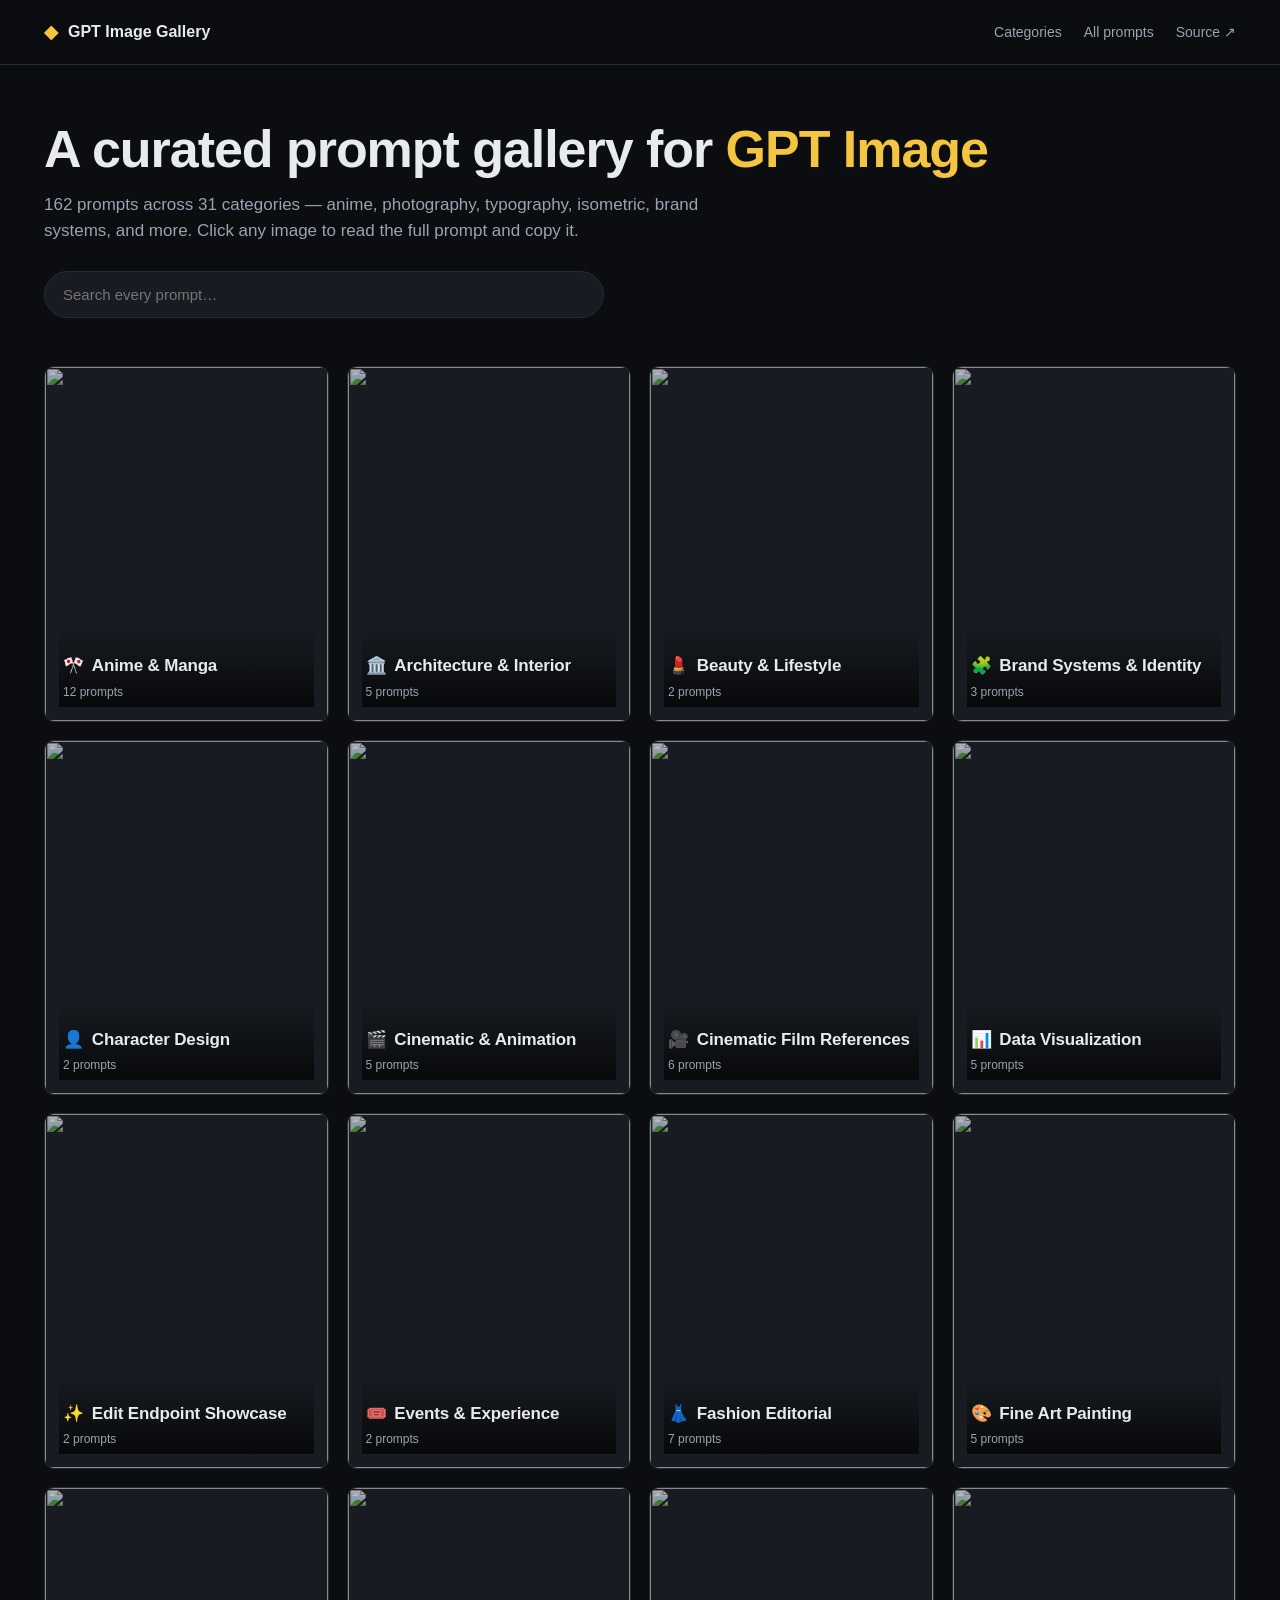
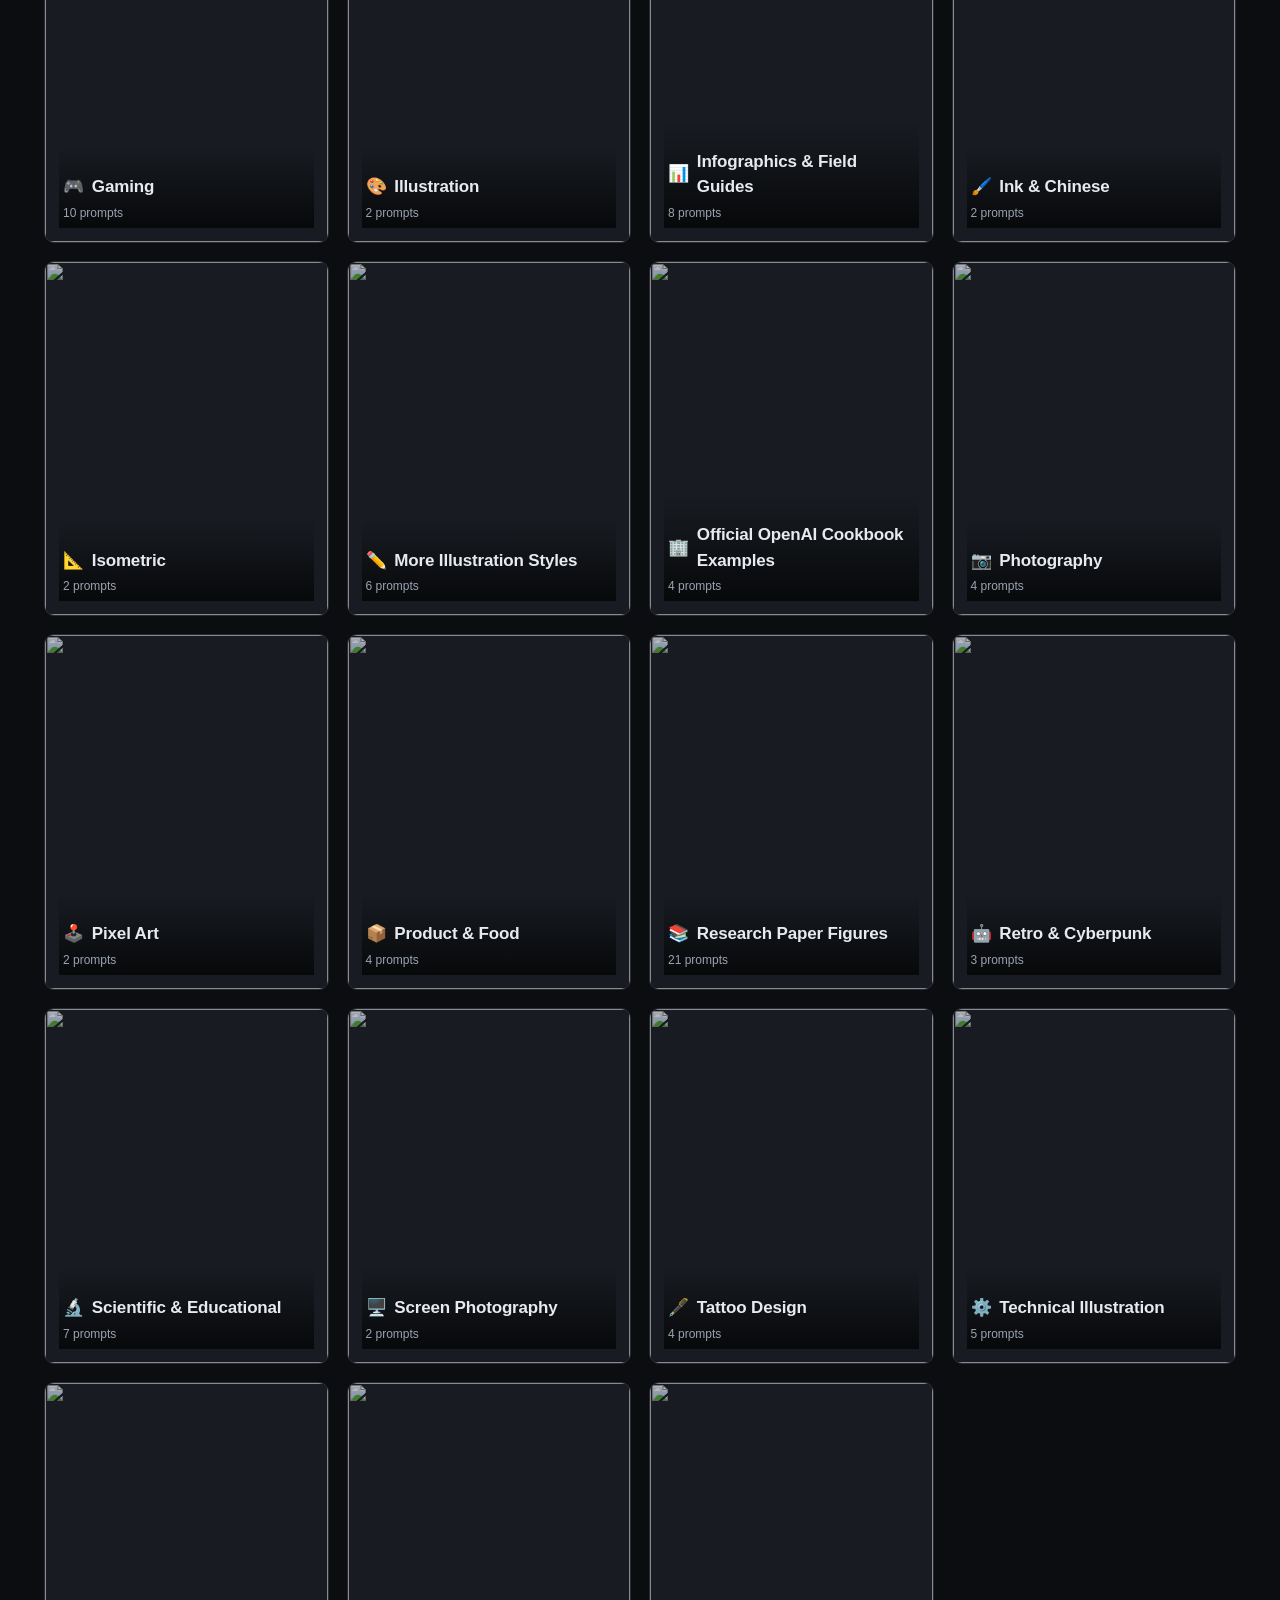
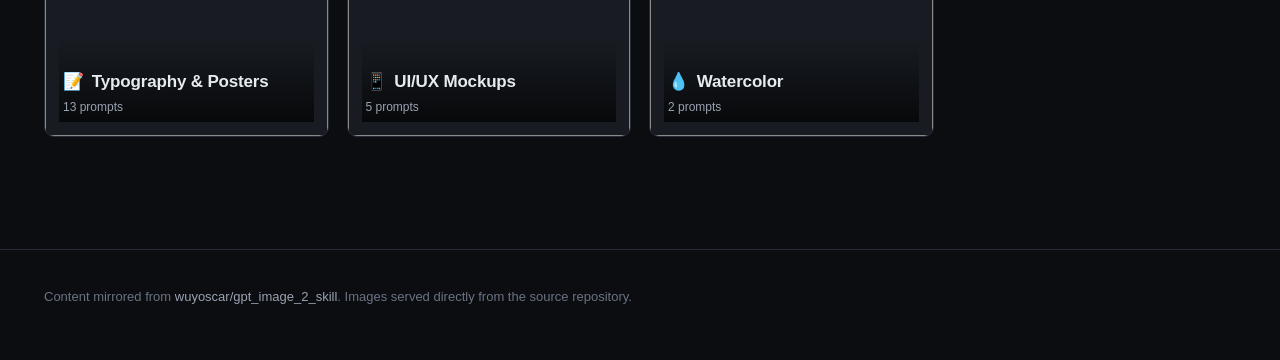
==== index.html @ 0658f343 "Build static prompt-gallery website from gpt_image_2_skill Adds a self-contained static site that br" ====
<!doctype html>
<html lang="en">
<head>
  <meta charset="utf-8">
  <meta name="viewport" content="width=device-width,initial-scale=1">
  <title>GPT Image Prompt Gallery</title>
  <meta name="description" content="A curated, browsable gallery of prompts and images for OpenAI's GPT Image model, organized by category.">
  <link rel="stylesheet" href="assets/style.css">
</head>
<body data-page="home">

<header class="site-header">
  <div class="wrap">
    <a href="index.html" class="brand">
      <span class="brand-mark">◆</span>
      <span class="brand-name">GPT Image Gallery</span>
    </a>
    <nav class="site-nav">
      <a href="index.html">Categories</a>
      <a href="category.html?slug=all">All prompts</a>
      <a id="source-link" href="https://github.com/wuyoscar/gpt_image_2_skill" target="_blank" rel="noopener">Source ↗</a>
    </nav>
  </div>
</header>

<main class="wrap">
  <section class="hero">
    <h1>A curated prompt gallery for <span class="accent">GPT Image</span></h1>
    <p class="lede">
      <span id="stat-prompts">…</span> prompts across <span id="stat-categories">…</span> categories — anime, photography,
      typography, isometric, brand systems, and more. Click any image to read the full prompt and copy it.
    </p>
    <div class="hero-search">
      <input id="hero-search" type="search" placeholder="Search every prompt…" autocomplete="off">
    </div>
  </section>

  <section id="category-grid" class="category-grid" aria-label="Categories"></section>
</main>

<footer class="site-footer">
  <div class="wrap">
    <p>
      Content mirrored from <a href="https://github.com/wuyoscar/gpt_image_2_skill" target="_blank" rel="noopener">wuyoscar/gpt_image_2_skill</a>.
      Images served directly from the source repository.
    </p>
  </div>
</footer>

<script src="assets/app.js"></script>
</body>
</html>
---- assets/style.css ----
:root {
  --bg: #0b0d10;
  --bg-elev: #14171c;
  --bg-card: #181c22;
  --bg-card-hover: #1f242c;
  --border: #262c35;
  --border-strong: #38414d;
  --text: #e7eaef;
  --text-dim: #9aa3b2;
  --text-faint: #6b7383;
  --accent: #f5c542;
  --accent-2: #7cc4ff;
  --shadow: 0 6px 24px rgba(0, 0, 0, 0.35);
  --radius: 10px;
  --radius-sm: 6px;
}

* { box-sizing: border-box; }

html, body { margin: 0; padding: 0; }
body {
  font-family: -apple-system, BlinkMacSystemFont, "Segoe UI", Inter, Roboto, "Helvetica Neue", Arial, sans-serif;
  background: var(--bg);
  color: var(--text);
  line-height: 1.5;
  -webkit-font-smoothing: antialiased;
}

.wrap {
  max-width: 1240px;
  margin: 0 auto;
  padding: 0 24px;
}

a { color: var(--accent-2); text-decoration: none; }
a:hover { text-decoration: underline; }

/* Header */
.site-header {
  position: sticky;
  top: 0;
  z-index: 50;
  background: rgba(11, 13, 16, 0.85);
  backdrop-filter: blur(10px);
  border-bottom: 1px solid var(--border);
}
.site-header .wrap {
  display: flex;
  align-items: center;
  justify-content: space-between;
  gap: 24px;
  height: 64px;
}
.brand {
  display: inline-flex;
  align-items: center;
  gap: 10px;
  color: var(--text);
  font-weight: 600;
  font-size: 16px;
}
.brand:hover { text-decoration: none; }
.brand-mark { color: var(--accent); font-size: 18px; }
.site-nav { display: flex; gap: 22px; }
.site-nav a {
  color: var(--text-dim);
  font-size: 14px;
}
.site-nav a:hover { color: var(--text); text-decoration: none; }

/* Hero */
.hero { padding: 56px 0 32px; }
.hero h1 {
  margin: 0 0 14px;
  font-size: clamp(32px, 5vw, 52px);
  line-height: 1.1;
  letter-spacing: -0.02em;
  font-weight: 700;
}
.hero .accent { color: var(--accent); }
.hero .lede {
  color: var(--text-dim);
  font-size: 17px;
  max-width: 720px;
  margin: 0 0 28px;
}
.hero-search input {
  width: 100%;
  max-width: 560px;
  padding: 14px 18px;
  background: var(--bg-card);
  border: 1px solid var(--border);
  border-radius: 999px;
  color: var(--text);
  font-size: 15px;
}
.hero-search input:focus {
  outline: none;
  border-color: var(--accent);
  box-shadow: 0 0 0 3px rgba(245, 197, 66, 0.15);
}

/* Category grid */
.category-grid {
  display: grid;
  grid-template-columns: repeat(auto-fill, minmax(240px, 1fr));
  gap: 18px;
  padding: 16px 0 80px;
}
.cat-card {
  position: relative;
  display: block;
  aspect-ratio: 4 / 5;
  border-radius: var(--radius);
  overflow: hidden;
  background: var(--bg-card);
  border: 1px solid var(--border);
  text-decoration: none;
  color: var(--text);
  transition: transform 0.18s ease, border-color 0.18s ease;
}
.cat-card:hover {
  transform: translateY(-2px);
  border-color: var(--border-strong);
  text-decoration: none;
}
.cat-card img {
  position: absolute;
  inset: 0;
  width: 100%;
  height: 100%;
  object-fit: cover;
  filter: brightness(0.72);
  transition: filter 0.2s, transform 0.4s;
}
.cat-card:hover img {
  filter: brightness(0.85);
  transform: scale(1.04);
}
.cat-card .cat-label {
  position: absolute;
  left: 14px;
  right: 14px;
  bottom: 14px;
  background: linear-gradient(transparent, rgba(0,0,0,0.7));
  padding: 30px 4px 4px;
}
.cat-card h3 {
  margin: 0;
  font-size: 17px;
  font-weight: 600;
  letter-spacing: -0.01em;
  display: flex;
  align-items: center;
  gap: 8px;
}
.cat-card .count {
  display: inline-block;
  margin-top: 4px;
  font-size: 12px;
  color: var(--text-dim);
}

/* Category page */
.crumb { padding: 24px 0 6px; font-size: 14px; }
.crumb a { color: var(--text-dim); }
.category-head { padding: 8px 0 24px; }
.category-head h1 {
  margin: 4px 0 6px;
  font-size: clamp(28px, 4vw, 40px);
  letter-spacing: -0.02em;
}
.muted { color: var(--text-dim); }
.small { font-size: 13px; }
.filter-bar {
  display: flex;
  gap: 12px;
  flex-wrap: wrap;
  margin-top: 16px;
}
.filter-bar input, .filter-bar select {
  background: var(--bg-card);
  border: 1px solid var(--border);
  color: var(--text);
  border-radius: var(--radius-sm);
  padding: 10px 14px;
  font-size: 14px;
}
.filter-bar input { flex: 1; min-width: 240px; }
.filter-bar input:focus, .filter-bar select:focus {
  outline: none;
  border-color: var(--accent);
}

/* Prompt grid */
.prompt-grid {
  display: grid;
  grid-template-columns: repeat(auto-fill, minmax(280px, 1fr));
  gap: 18px;
  padding: 8px 0 80px;
}
.prompt-card {
  background: var(--bg-card);
  border: 1px solid var(--border);
  border-radius: var(--radius);
  overflow: hidden;
  cursor: pointer;
  display: flex;
  flex-direction: column;
  transition: transform 0.16s, border-color 0.16s, background 0.16s;
}
.prompt-card:hover {
  transform: translateY(-2px);
  border-color: var(--border-strong);
  background: var(--bg-card-hover);
}
.prompt-card .thumb {
  width: 100%;
  aspect-ratio: 4 / 3;
  background: #000;
  overflow: hidden;
  display: block;
}
.prompt-card .thumb img {
  width: 100%;
  height: 100%;
  object-fit: cover;
  display: block;
}
.prompt-card.shape-portrait .thumb { aspect-ratio: 3 / 4; }
.prompt-card.shape-square .thumb { aspect-ratio: 1 / 1; }
.prompt-card.shape-wide .thumb { aspect-ratio: 21 / 9; }
.prompt-card .meta {
  padding: 12px 14px 14px;
}
.prompt-card .meta h3 {
  margin: 0 0 6px;
  font-size: 14px;
  font-weight: 600;
  line-height: 1.35;
  letter-spacing: -0.01em;
  display: -webkit-box;
  -webkit-line-clamp: 2;
  -webkit-box-orient: vertical;
  overflow: hidden;
}
.prompt-card .meta .tags {
  display: flex;
  gap: 8px;
  flex-wrap: wrap;
  font-size: 11px;
  color: var(--text-faint);
}
.prompt-card .meta .tags .num { color: var(--accent); font-weight: 600; }

/* Empty state */
.empty {
  grid-column: 1 / -1;
  padding: 60px 0;
  text-align: center;
  color: var(--text-dim);
}

/* Modal */
.modal[hidden] { display: none; }
.modal {
  position: fixed;
  inset: 0;
  z-index: 100;
  display: flex;
  align-items: center;
  justify-content: center;
  padding: 24px;
}
.modal-backdrop {
  position: absolute;
  inset: 0;
  background: rgba(4, 6, 9, 0.75);
  backdrop-filter: blur(4px);
}
.modal-panel {
  position: relative;
  background: var(--bg-elev);
  border: 1px solid var(--border-strong);
  border-radius: 14px;
  max-width: 1100px;
  width: 100%;
  max-height: calc(100vh - 48px);
  overflow: hidden;
  box-shadow: var(--shadow);
  display: flex;
  flex-direction: column;
}
.modal-close {
  position: absolute;
  top: 10px;
  right: 14px;
  z-index: 2;
  background: transparent;
  border: none;
  color: var(--text-dim);
  font-size: 28px;
  line-height: 1;
  cursor: pointer;
  padding: 4px 10px;
}
.modal-close:hover { color: var(--text); }
.modal-body {
  display: grid;
  grid-template-columns: minmax(0, 1.1fr) minmax(0, 1fr);
  overflow: hidden;
}
.modal-image {
  background: #000;
  display: flex;
  align-items: center;
  justify-content: center;
  min-height: 320px;
  max-height: calc(100vh - 48px);
  overflow: hidden;
}
.modal-image a, .modal-image img {
  display: block;
  width: 100%;
  height: 100%;
  object-fit: contain;
}
.modal-info {
  padding: 28px 28px 24px;
  overflow-y: auto;
  max-height: calc(100vh - 48px);
}
.modal-info h2 {
  margin: 6px 0 14px;
  font-size: 22px;
  letter-spacing: -0.01em;
}
.meta-list {
  list-style: none;
  margin: 0 0 18px;
  padding: 0;
  display: flex;
  flex-wrap: wrap;
  gap: 6px 8px;
  font-size: 12px;
}
.meta-list li {
  background: var(--bg-card);
  border: 1px solid var(--border);
  border-radius: 999px;
  padding: 4px 10px;
  color: var(--text-dim);
}
.prompt-block {
  background: var(--bg-card);
  border: 1px solid var(--border);
  border-radius: var(--radius-sm);
  overflow: hidden;
}
.prompt-toolbar {
  display: flex;
  align-items: center;
  justify-content: space-between;
  padding: 8px 12px;
  border-bottom: 1px solid var(--border);
  background: rgba(0, 0, 0, 0.2);
}
.prompt-toolbar .label {
  font-size: 11px;
  letter-spacing: 0.08em;
  color: var(--text-faint);
  text-transform: uppercase;
}
.btn-copy {
  background: var(--accent);
  color: #1a1505;
  border: none;
  padding: 5px 12px;
  border-radius: 999px;
  font-size: 12px;
  font-weight: 600;
  cursor: pointer;
}
.btn-copy:hover { background: #ffd14a; }
.btn-copy.copied { background: #6dd58c; }
#modal-prompt {
  margin: 0;
  padding: 16px;
  font-family: ui-monospace, "JetBrains Mono", "Menlo", "Consolas", monospace;
  font-size: 13px;
  line-height: 1.6;
  white-space: pre-wrap;
  word-break: break-word;
  max-height: 38vh;
  overflow-y: auto;
  color: var(--text);
}
#modal-attribution { margin-left: 6px; }

/* Footer */
.site-footer {
  border-top: 1px solid var(--border);
  padding: 24px 0 40px;
  margin-top: 32px;
  font-size: 13px;
  color: var(--text-faint);
}
.site-footer a { color: var(--text-dim); }

/* Responsive */
@media (max-width: 720px) {
  .modal-body { grid-template-columns: 1fr; }
  .modal-image { max-height: 50vh; }
  .modal-info { padding: 20px; }
  .site-nav { gap: 14px; }
  .site-nav a { font-size: 13px; }
  .hero { padding: 36px 0 20px; }
}
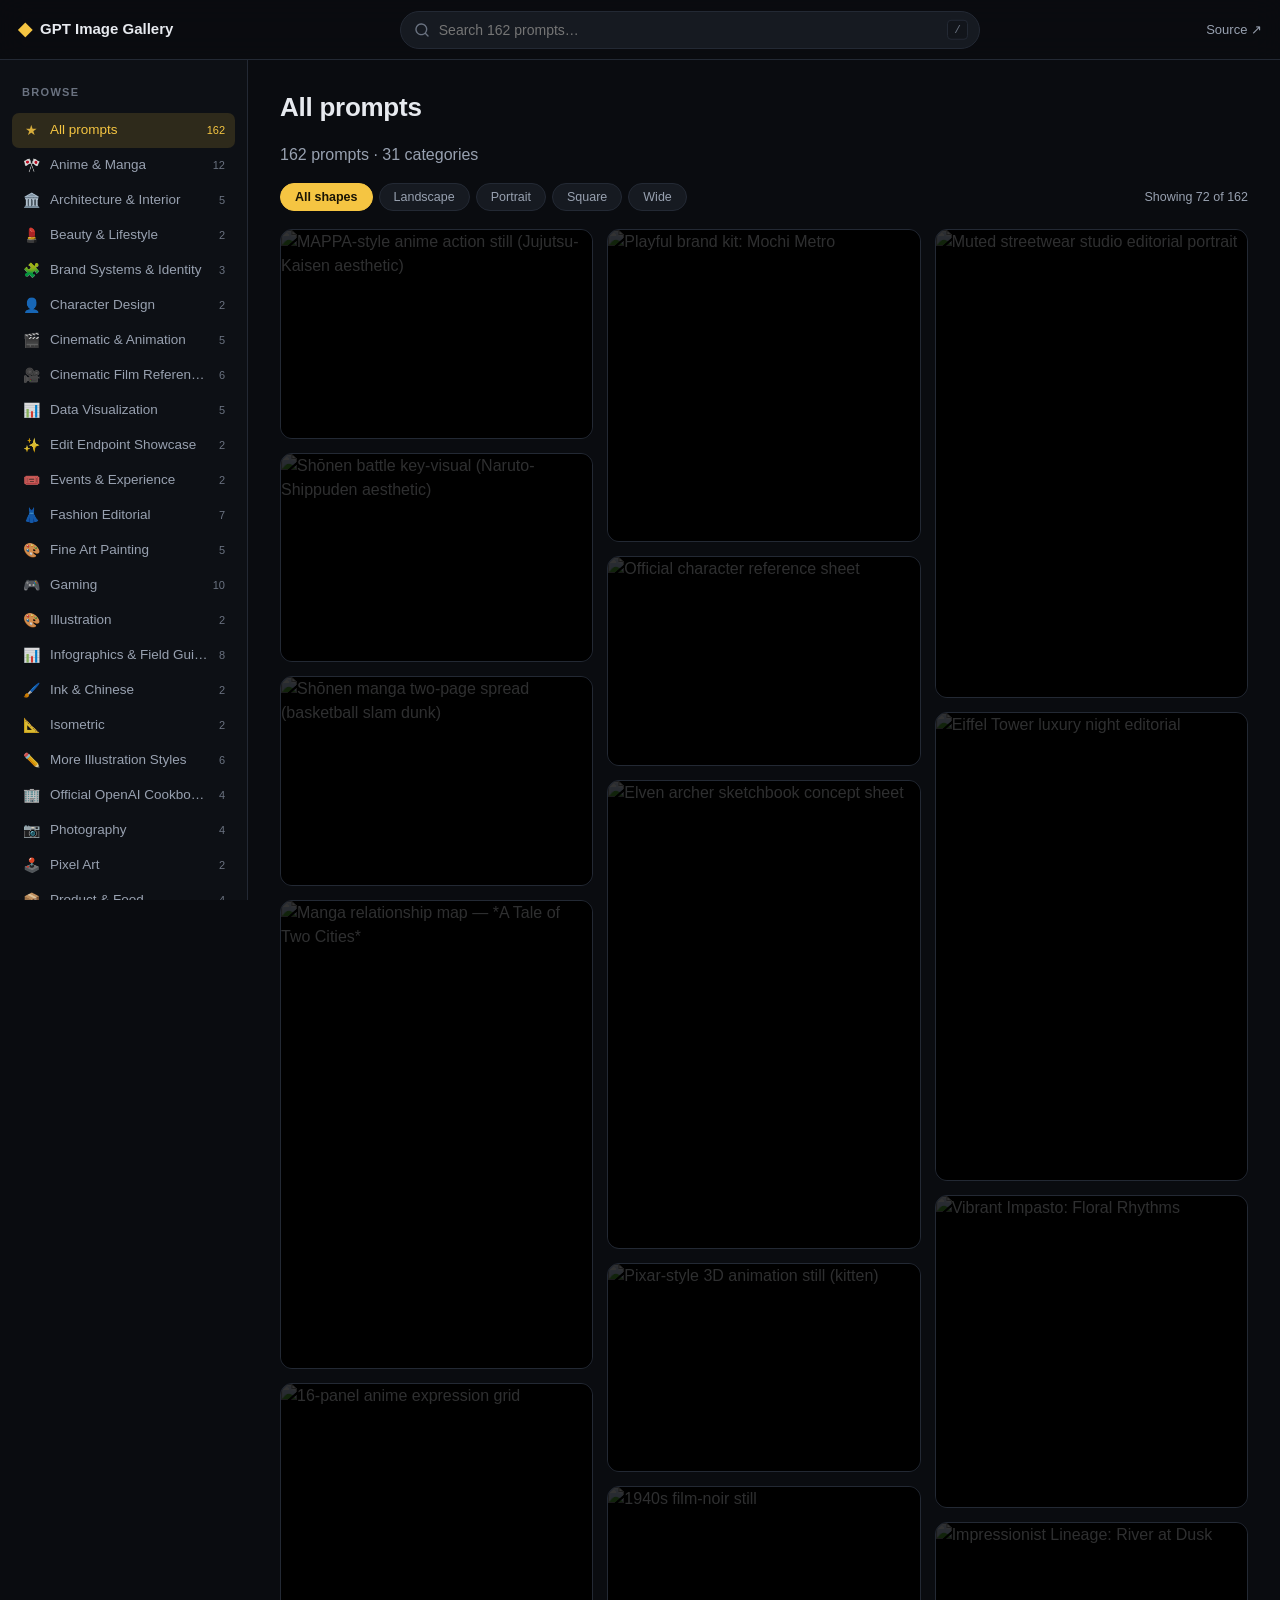
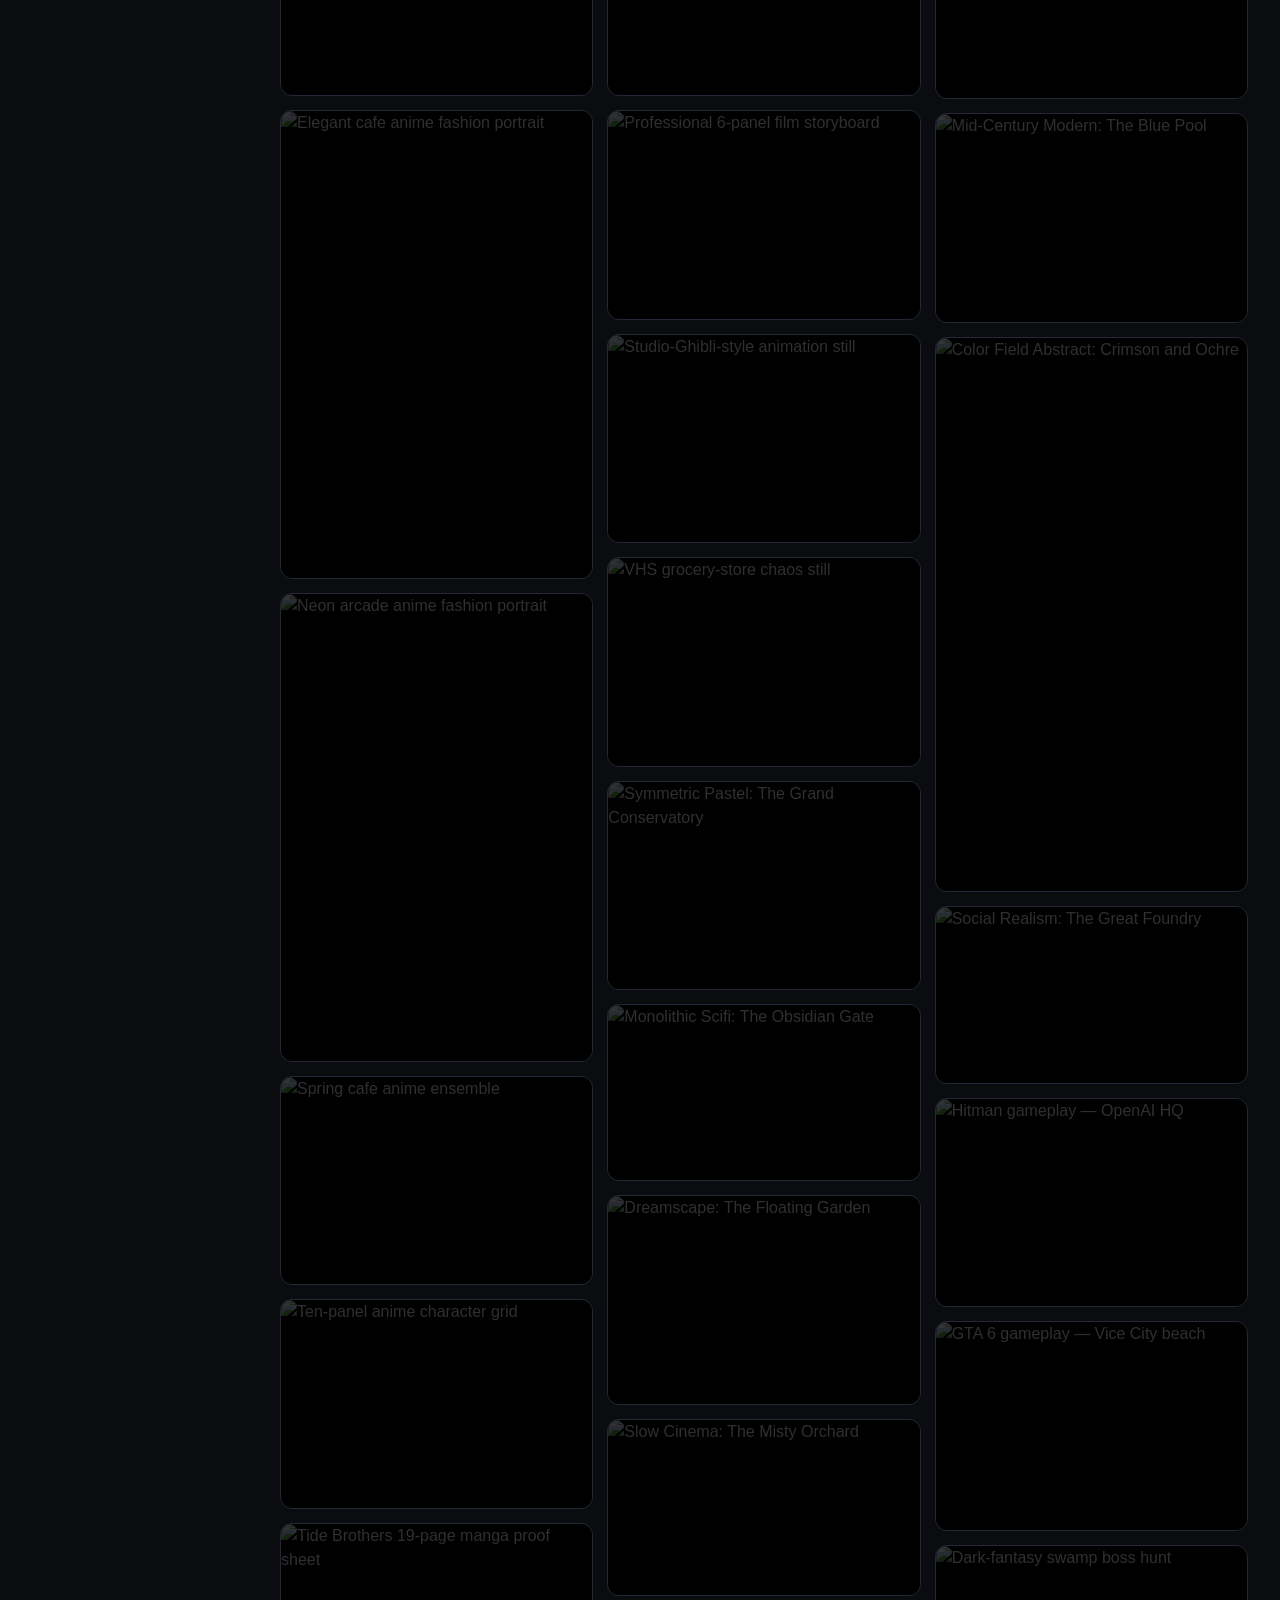
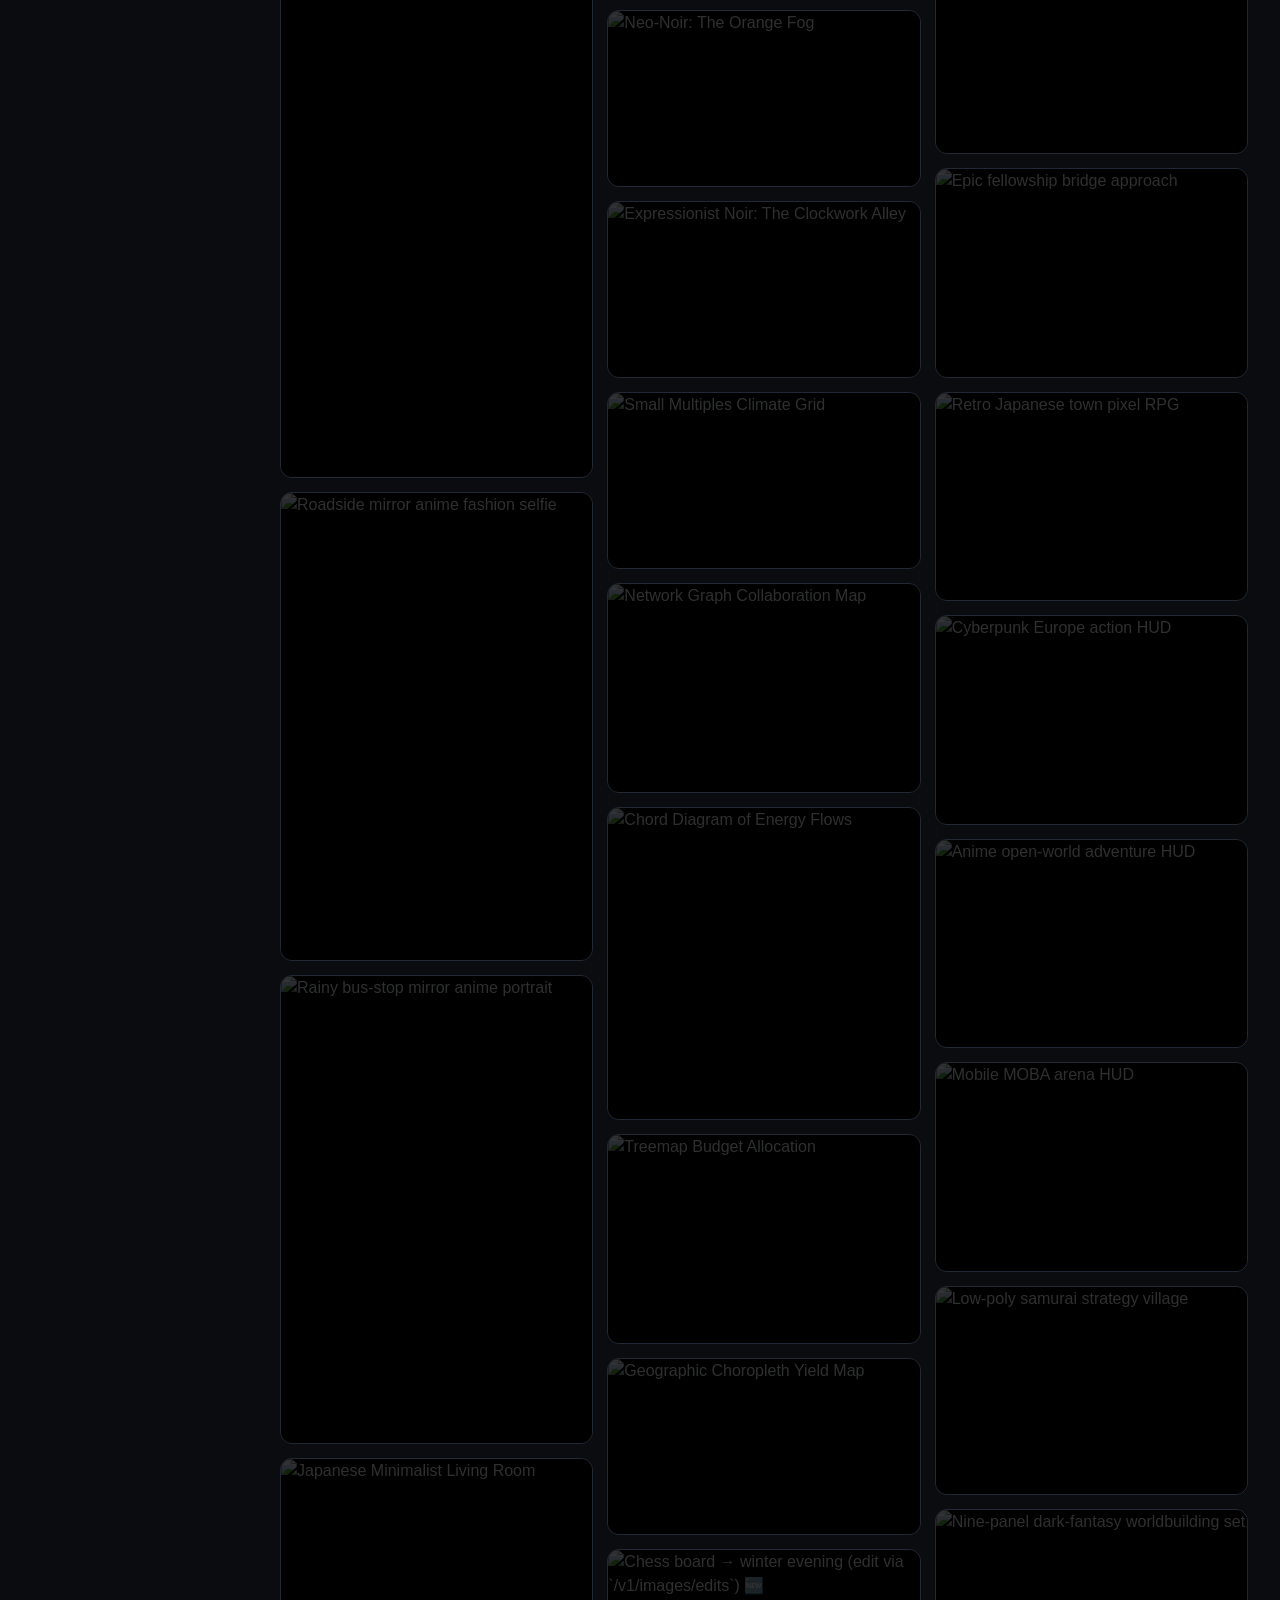
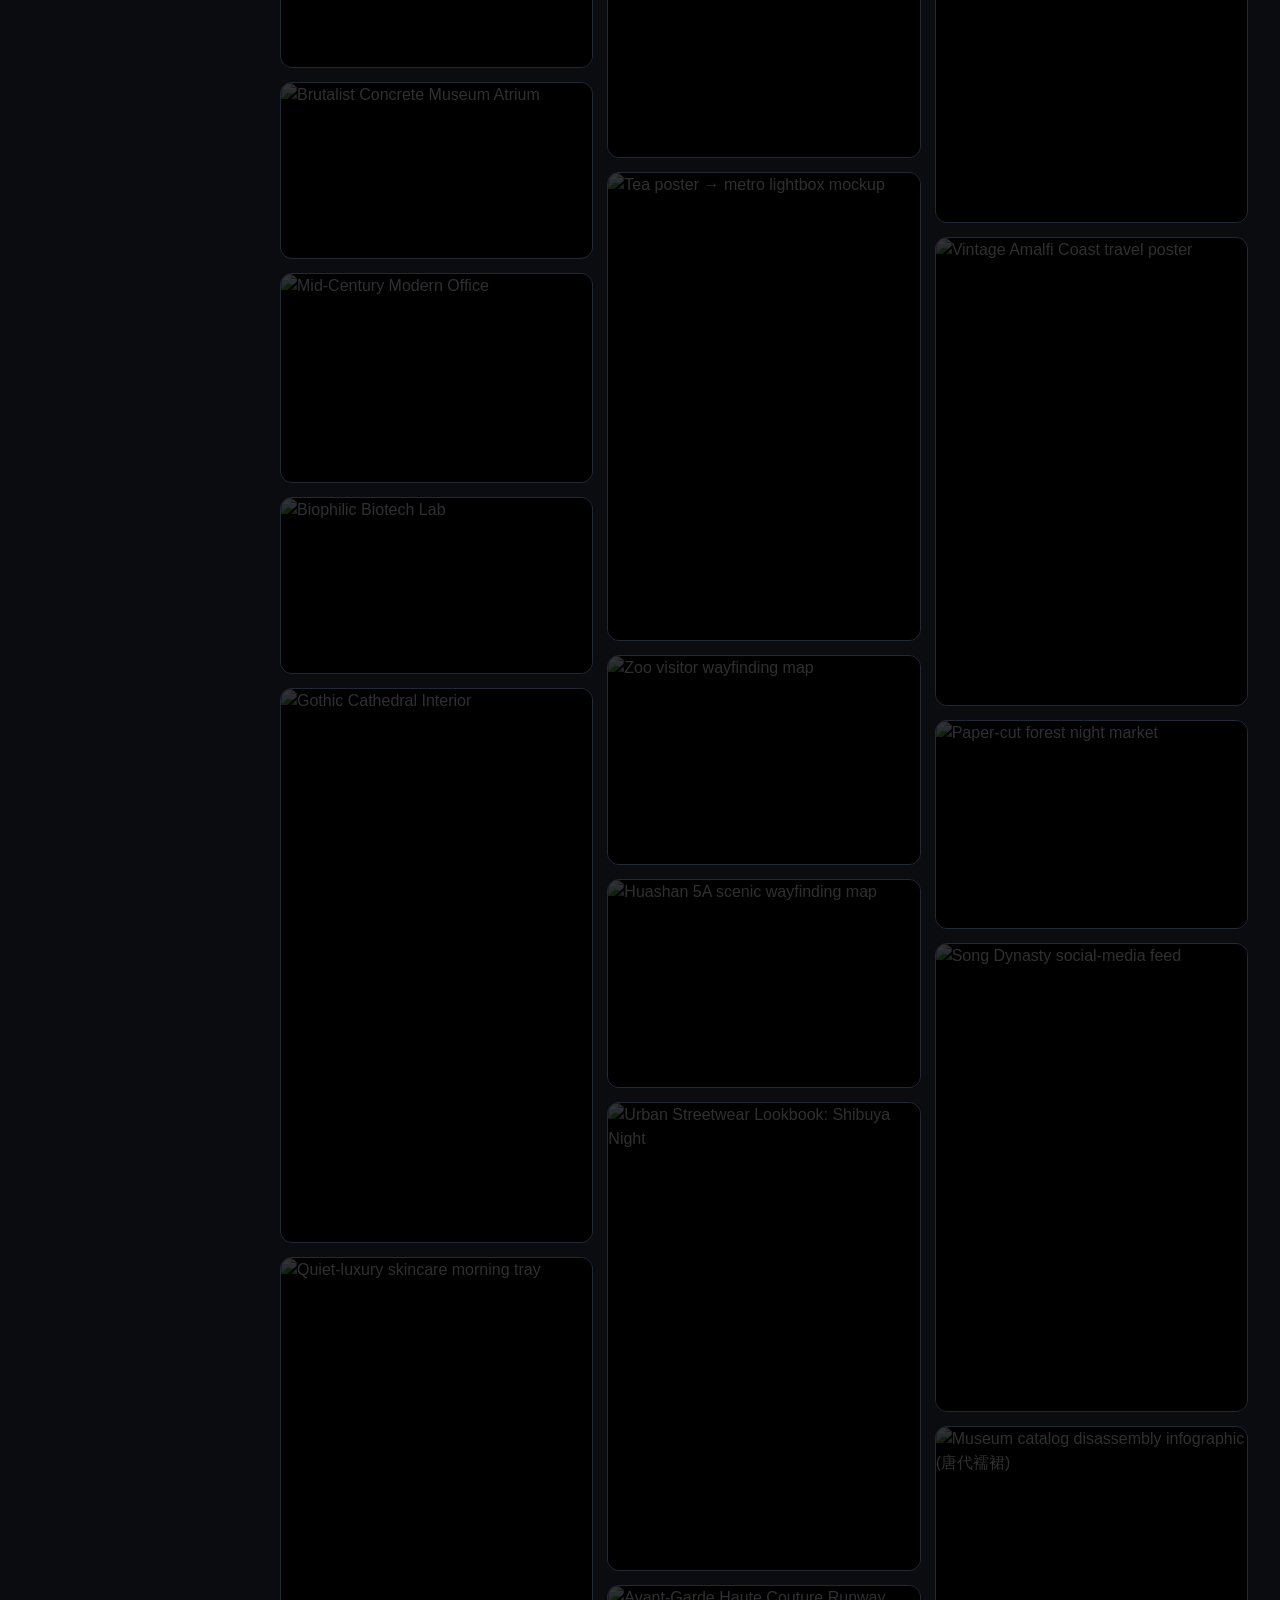
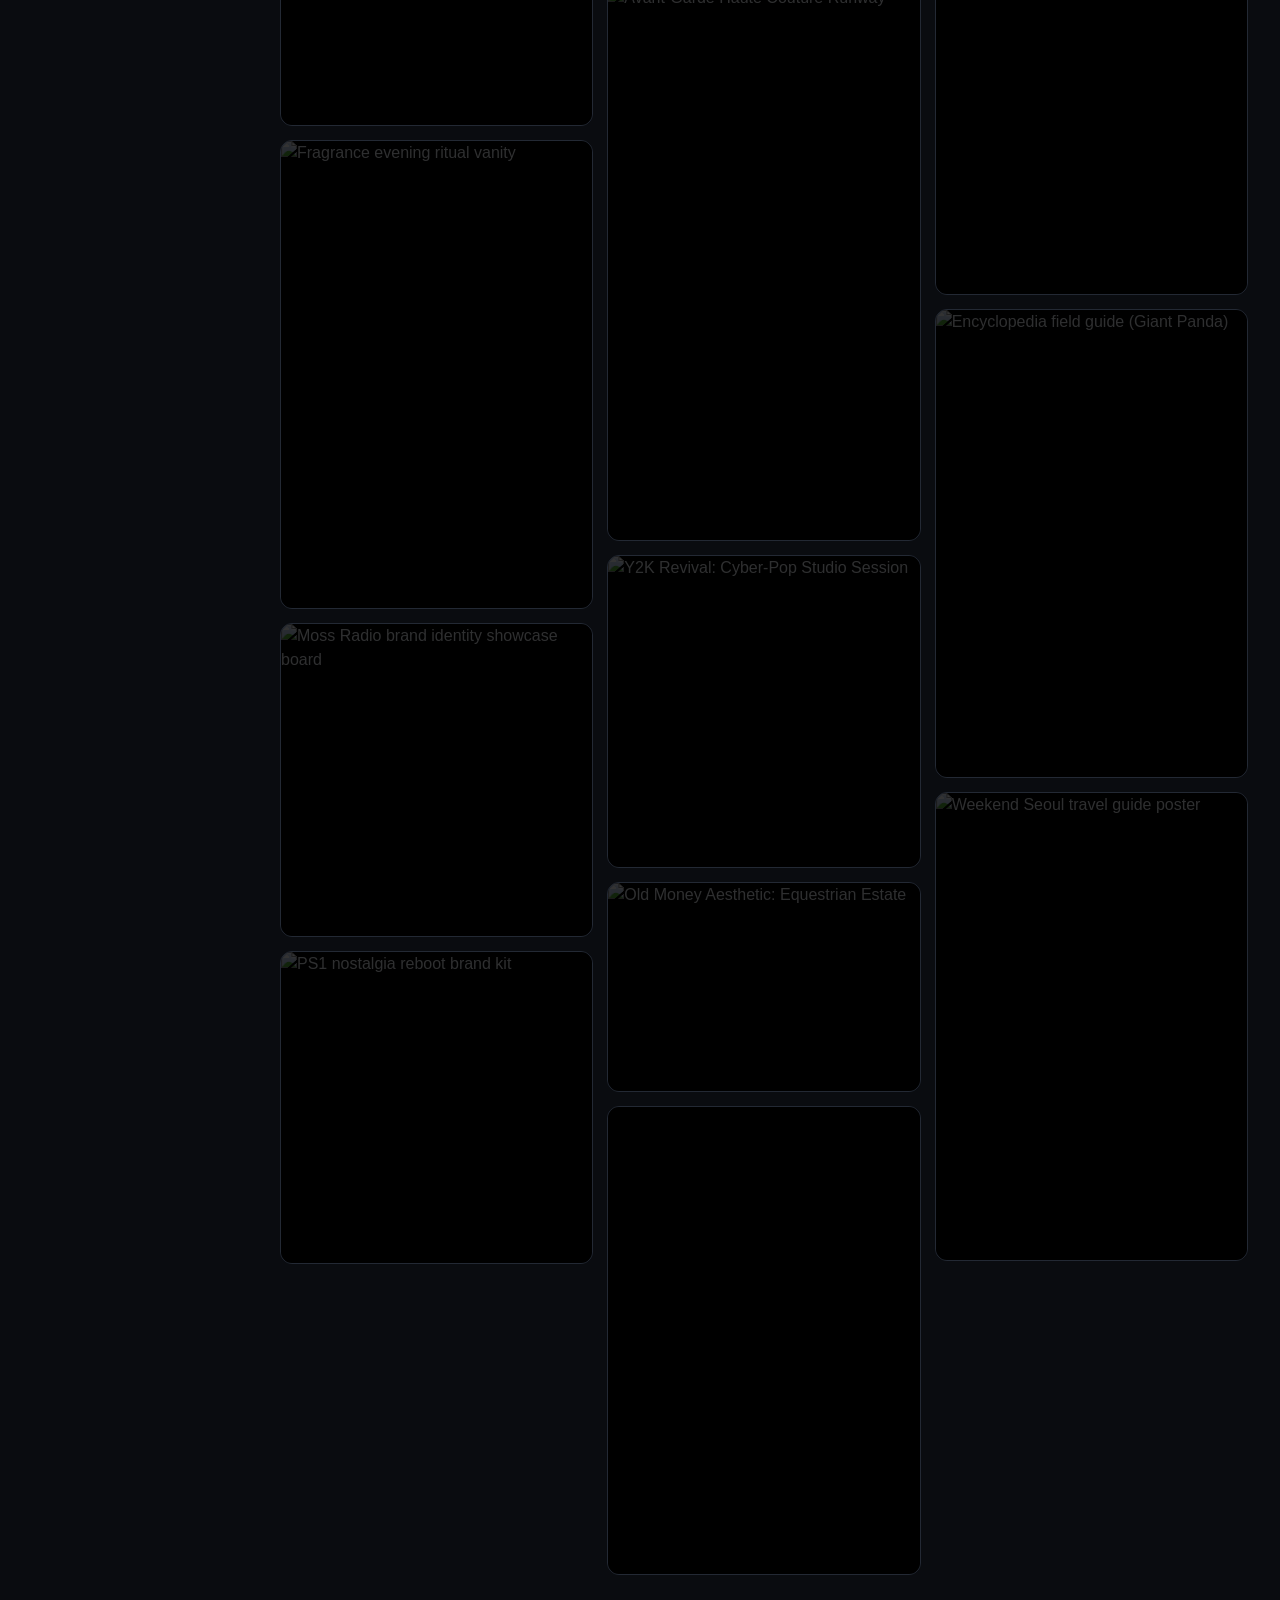
==== commit 39d6bfc3: "Switch to sidebar + masonry layout and add GitHub Pages workflow - New layout: sticky top bar with g" ====
--- a/index.html
+++ b/index.html
@@ -5,47 +5,101 @@
   <meta name="viewport" content="width=device-width,initial-scale=1">
   <title>GPT Image Prompt Gallery</title>
   <meta name="description" content="A curated, browsable gallery of prompts and images for OpenAI's GPT Image model, organized by category.">
+  <meta property="og:title" content="GPT Image Prompt Gallery">
+  <meta property="og:description" content="162 curated prompts across 31 categories — anime, photography, isometric, typography, brand systems and more.">
+  <meta name="theme-color" content="#0b0d10">
   <link rel="stylesheet" href="assets/style.css">
 </head>
-<body data-page="home">
+<body>
 
-<header class="site-header">
-  <div class="wrap">
-    <a href="index.html" class="brand">
-      <span class="brand-mark">◆</span>
-      <span class="brand-name">GPT Image Gallery</span>
-    </a>
-    <nav class="site-nav">
-      <a href="index.html">Categories</a>
-      <a href="category.html?slug=all">All prompts</a>
-      <a id="source-link" href="https://github.com/wuyoscar/gpt_image_2_skill" target="_blank" rel="noopener">Source ↗</a>
-    </nav>
+<header class="topbar">
+  <button id="sidebar-toggle" class="icon-btn" aria-label="Toggle categories" aria-controls="sidebar">
+    <svg viewBox="0 0 24 24" width="20" height="20" fill="currentColor"><path d="M3 6h18v2H3zm0 5h18v2H3zm0 5h18v2H3z"/></svg>
+  </button>
+  <a href="./" class="brand">
+    <span class="brand-mark">◆</span>
+    <span class="brand-name">GPT Image Gallery</span>
+  </a>
+  <div class="search-wrap">
+    <svg class="search-icon" viewBox="0 0 24 24" width="16" height="16" fill="currentColor"><path d="M21.71 20.29L18 16.61A9 9 0 1 0 16.61 18l3.68 3.68a1 1 0 0 0 1.42 0 1 1 0 0 0 0-1.39ZM11 18a7 7 0 1 1 7-7 7 7 0 0 1-7 7Z"/></svg>
+    <input id="search" type="search" placeholder="Search 162 prompts…" autocomplete="off">
+    <kbd class="kbd-hint">/</kbd>
   </div>
+  <a class="ext" href="https://github.com/wuyoscar/gpt_image_2_skill" target="_blank" rel="noopener">Source ↗</a>
 </header>
 
-<main class="wrap">
-  <section class="hero">
-    <h1>A curated prompt gallery for <span class="accent">GPT Image</span></h1>
-    <p class="lede">
-      <span id="stat-prompts">…</span> prompts across <span id="stat-categories">…</span> categories — anime, photography,
-      typography, isometric, brand systems, and more. Click any image to read the full prompt and copy it.
-    </p>
-    <div class="hero-search">
-      <input id="hero-search" type="search" placeholder="Search every prompt…" autocomplete="off">
+<div class="layout">
+  <aside id="sidebar" class="sidebar" aria-label="Categories">
+    <div class="sidebar-inner">
+      <h2 class="sidebar-title">Browse</h2>
+      <ul id="category-list" class="cat-list">
+        <li><a href="#" class="cat-link active" data-slug="all">
+          <span class="cat-icon">★</span><span class="cat-name">All prompts</span><span class="cat-count" id="count-all">…</span>
+        </a></li>
+      </ul>
+      <p class="sidebar-foot">
+        Content mirrored from
+        <a href="https://github.com/wuyoscar/gpt_image_2_skill" target="_blank" rel="noopener">wuyoscar/gpt_image_2_skill</a>.
+      </p>
     </div>
-  </section>
+  </aside>
 
-  <section id="category-grid" class="category-grid" aria-label="Categories"></section>
-</main>
+  <main class="content">
+    <div class="content-head">
+      <h1 id="view-title">All prompts</h1>
+      <p id="view-meta" class="muted"></p>
+      <div class="filter-row">
+        <div class="chip-group" role="tablist" aria-label="Filter by shape">
+          <button class="chip active" data-orient="">All shapes</button>
+          <button class="chip" data-orient="landscape">Landscape</button>
+          <button class="chip" data-orient="portrait">Portrait</button>
+          <button class="chip" data-orient="square">Square</button>
+          <button class="chip" data-orient="wide">Wide</button>
+        </div>
+        <div class="spacer"></div>
+        <span class="result-count muted small" id="result-count"></span>
+      </div>
+    </div>
 
-<footer class="site-footer">
-  <div class="wrap">
-    <p>
-      Content mirrored from <a href="https://github.com/wuyoscar/gpt_image_2_skill" target="_blank" rel="noopener">wuyoscar/gpt_image_2_skill</a>.
-      Images served directly from the source repository.
-    </p>
+    <section id="grid" class="masonry" aria-live="polite"></section>
+
+    <div id="sentinel" class="sentinel" aria-hidden="true"></div>
+    <p id="end-marker" class="end-marker muted small" hidden>— end of results —</p>
+  </main>
+</div>
+
+<div id="sidebar-backdrop" class="sidebar-backdrop" hidden></div>
+
+<div id="modal" class="modal" hidden>
+  <div class="modal-backdrop" data-close></div>
+  <div class="modal-panel" role="dialog" aria-modal="true" aria-labelledby="modal-title">
+    <button class="modal-close" data-close aria-label="Close">×</button>
+    <div class="modal-body">
+      <div class="modal-image">
+        <a id="modal-image-link" href="#" target="_blank" rel="noopener">
+          <img id="modal-image" alt="">
+        </a>
+      </div>
+      <div class="modal-info">
+        <p class="muted small" id="modal-breadcrumb"></p>
+        <h2 id="modal-title">…</h2>
+        <ul class="meta-list" id="modal-meta"></ul>
+        <div class="prompt-block">
+          <div class="prompt-toolbar">
+            <span class="label">Prompt</span>
+            <button id="modal-copy" class="btn-copy">Copy</button>
+          </div>
+          <pre id="modal-prompt"></pre>
+        </div>
+        <div class="modal-footer">
+          <a id="modal-permalink" href="#" class="muted small">Copy link</a>
+          <a id="modal-source-link" href="#" target="_blank" rel="noopener" class="muted small" hidden>Source ↗</a>
+          <span id="modal-attribution" class="muted small"></span>
+        </div>
+      </div>
+    </div>
   </div>
-</footer>
+</div>
 
 <script src="assets/app.js"></script>
 </body>
--- a/assets/style.css
+++ b/assets/style.css
@@ -1,23 +1,27 @@
 :root {
-  --bg: #0b0d10;
-  --bg-elev: #14171c;
-  --bg-card: #181c22;
-  --bg-card-hover: #1f242c;
-  --border: #262c35;
-  --border-strong: #38414d;
+  --bg: #0a0c10;
+  --bg-elev: #12151b;
+  --bg-card: #161a21;
+  --bg-card-hover: #1c2129;
+  --bg-sidebar: #0d1015;
+  --border: #232934;
+  --border-strong: #38414f;
   --text: #e7eaef;
-  --text-dim: #9aa3b2;
-  --text-faint: #6b7383;
+  --text-dim: #98a1b0;
+  --text-faint: #6a7280;
   --accent: #f5c542;
   --accent-2: #7cc4ff;
-  --shadow: 0 6px 24px rgba(0, 0, 0, 0.35);
-  --radius: 10px;
-  --radius-sm: 6px;
+  --accent-soft: rgba(245, 197, 66, 0.14);
+  --radius: 12px;
+  --radius-sm: 8px;
+  --topbar-h: 60px;
+  --sidebar-w: 248px;
+  --shadow: 0 12px 40px rgba(0, 0, 0, 0.5);
 }
 
 * { box-sizing: border-box; }
 
-html, body { margin: 0; padding: 0; }
+html, body { margin: 0; padding: 0; height: 100%; }
 body {
   font-family: -apple-system, BlinkMacSystemFont, "Segoe UI", Inter, Roboto, "Helvetica Neue", Arial, sans-serif;
   background: var(--bg);
@@ -26,242 +30,317 @@
   -webkit-font-smoothing: antialiased;
 }
 
-.wrap {
-  max-width: 1240px;
-  margin: 0 auto;
-  padding: 0 24px;
-}
-
 a { color: var(--accent-2); text-decoration: none; }
 a:hover { text-decoration: underline; }
 
-/* Header */
-.site-header {
+button {
+  font-family: inherit;
+  color: inherit;
+  cursor: pointer;
+}
+
+/* ----- Top bar ----- */
+.topbar {
   position: sticky;
   top: 0;
-  z-index: 50;
-  background: rgba(11, 13, 16, 0.85);
-  backdrop-filter: blur(10px);
+  z-index: 60;
+  height: var(--topbar-h);
+  display: flex;
+  align-items: center;
+  gap: 14px;
+  padding: 0 18px;
+  background: rgba(10, 12, 16, 0.9);
+  backdrop-filter: blur(14px);
   border-bottom: 1px solid var(--border);
 }
-.site-header .wrap {
-  display: flex;
-  align-items: center;
-  justify-content: space-between;
-  gap: 24px;
-  height: 64px;
-}
+.icon-btn {
+  display: none;
+  background: transparent;
+  border: 1px solid var(--border);
+  border-radius: 8px;
+  padding: 6px 8px;
+  color: var(--text);
+}
+.icon-btn:hover { background: var(--bg-card); }
 .brand {
   display: inline-flex;
   align-items: center;
-  gap: 10px;
+  gap: 8px;
   color: var(--text);
   font-weight: 600;
-  font-size: 16px;
+  font-size: 15px;
+  flex-shrink: 0;
 }
 .brand:hover { text-decoration: none; }
 .brand-mark { color: var(--accent); font-size: 18px; }
-.site-nav { display: flex; gap: 22px; }
-.site-nav a {
-  color: var(--text-dim);
+.search-wrap {
+  position: relative;
+  flex: 1;
+  max-width: 580px;
+  margin: 0 auto;
+}
+.search-icon {
+  position: absolute;
+  left: 14px;
+  top: 50%;
+  transform: translateY(-50%);
+  color: var(--text-faint);
+  pointer-events: none;
+}
+#search {
+  width: 100%;
+  padding: 10px 14px 10px 38px;
+  background: var(--bg-card);
+  border: 1px solid var(--border);
+  border-radius: 999px;
+  color: var(--text);
   font-size: 14px;
 }
-.site-nav a:hover { color: var(--text); text-decoration: none; }
-
-/* Hero */
-.hero { padding: 56px 0 32px; }
-.hero h1 {
-  margin: 0 0 14px;
-  font-size: clamp(32px, 5vw, 52px);
-  line-height: 1.1;
-  letter-spacing: -0.02em;
-  font-weight: 700;
-}
-.hero .accent { color: var(--accent); }
-.hero .lede {
-  color: var(--text-dim);
-  font-size: 17px;
-  max-width: 720px;
-  margin: 0 0 28px;
-}
-.hero-search input {
-  width: 100%;
-  max-width: 560px;
-  padding: 14px 18px;
-  background: var(--bg-card);
-  border: 1px solid var(--border);
-  border-radius: 999px;
-  color: var(--text);
-  font-size: 15px;
-}
-.hero-search input:focus {
+#search:focus {
   outline: none;
   border-color: var(--accent);
-  box-shadow: 0 0 0 3px rgba(245, 197, 66, 0.15);
-}
-
-/* Category grid */
-.category-grid {
+  box-shadow: 0 0 0 3px var(--accent-soft);
+}
+.kbd-hint {
+  position: absolute;
+  right: 12px;
+  top: 50%;
+  transform: translateY(-50%);
+  background: var(--bg-elev);
+  border: 1px solid var(--border);
+  border-radius: 4px;
+  padding: 1px 6px;
+  font-size: 11px;
+  color: var(--text-faint);
+  font-family: ui-monospace, monospace;
+}
+.ext {
+  color: var(--text-dim);
+  font-size: 13px;
+  white-space: nowrap;
+}
+.ext:hover { color: var(--text); text-decoration: none; }
+
+/* ----- Layout ----- */
+.layout {
   display: grid;
-  grid-template-columns: repeat(auto-fill, minmax(240px, 1fr));
-  gap: 18px;
-  padding: 16px 0 80px;
-}
-.cat-card {
+  grid-template-columns: var(--sidebar-w) 1fr;
+  min-height: calc(100vh - var(--topbar-h));
+}
+
+/* ----- Sidebar ----- */
+.sidebar {
+  background: var(--bg-sidebar);
+  border-right: 1px solid var(--border);
+  position: sticky;
+  top: var(--topbar-h);
+  height: calc(100vh - var(--topbar-h));
+  overflow-y: auto;
+}
+.sidebar-inner {
+  padding: 18px 12px 24px;
+  display: flex;
+  flex-direction: column;
+  min-height: 100%;
+}
+.sidebar-title {
+  margin: 6px 10px 12px;
+  font-size: 11px;
+  letter-spacing: 0.12em;
+  color: var(--text-faint);
+  text-transform: uppercase;
+}
+.cat-list {
+  list-style: none;
+  padding: 0;
+  margin: 0;
+  flex: 1;
+}
+.cat-link {
+  display: flex;
+  align-items: center;
+  gap: 10px;
+  padding: 7px 10px;
+  border-radius: 7px;
+  color: var(--text-dim);
+  font-size: 13.5px;
+  transition: background 0.12s, color 0.12s;
+}
+.cat-link:hover {
+  background: var(--bg-card);
+  color: var(--text);
+  text-decoration: none;
+}
+.cat-link.active {
+  background: var(--accent-soft);
+  color: var(--accent);
+}
+.cat-link.active .cat-count {
+  color: var(--accent);
+}
+.cat-icon {
+  display: inline-flex;
+  align-items: center;
+  justify-content: center;
+  width: 18px;
+  font-size: 14px;
+  opacity: 0.85;
+}
+.cat-name {
+  flex: 1;
+  white-space: nowrap;
+  overflow: hidden;
+  text-overflow: ellipsis;
+}
+.cat-count {
+  font-size: 11px;
+  color: var(--text-faint);
+  font-variant-numeric: tabular-nums;
+}
+.sidebar-foot {
+  margin: 18px 10px 0;
+  padding-top: 14px;
+  border-top: 1px solid var(--border);
+  font-size: 12px;
+  color: var(--text-faint);
+}
+.sidebar-foot a { color: var(--text-dim); }
+
+.sidebar-backdrop {
+  position: fixed;
+  inset: 0;
+  background: rgba(0, 0, 0, 0.5);
+  z-index: 55;
+  display: none;
+}
+
+/* ----- Content ----- */
+.content {
+  padding: 28px 32px 60px;
+  min-width: 0;
+}
+.content-head { margin-bottom: 18px; }
+.content-head h1 {
+  margin: 0 0 4px;
+  font-size: 26px;
+  letter-spacing: -0.01em;
+  font-weight: 700;
+}
+.muted { color: var(--text-dim); }
+.small { font-size: 12.5px; }
+.filter-row {
+  display: flex;
+  align-items: center;
+  gap: 14px;
+  flex-wrap: wrap;
+  margin-top: 14px;
+}
+.chip-group {
+  display: flex;
+  flex-wrap: wrap;
+  gap: 6px;
+}
+.chip {
+  background: var(--bg-card);
+  border: 1px solid var(--border);
+  border-radius: 999px;
+  padding: 6px 14px;
+  font-size: 12.5px;
+  color: var(--text-dim);
+  transition: background 0.12s, color 0.12s, border-color 0.12s;
+}
+.chip:hover { color: var(--text); border-color: var(--border-strong); }
+.chip.active {
+  background: var(--accent);
+  color: #1a1505;
+  border-color: var(--accent);
+  font-weight: 600;
+}
+.spacer { flex: 1; }
+.result-count { font-variant-numeric: tabular-nums; }
+
+/* ----- Masonry ----- */
+.masonry {
+  column-gap: 14px;
+  column-count: 4;
+}
+@media (max-width: 1400px) { .masonry { column-count: 3; } }
+@media (max-width: 980px)  { .masonry { column-count: 2; } }
+@media (max-width: 560px)  { .masonry { column-count: 1; } }
+
+.card {
+  break-inside: avoid;
+  margin: 0 0 14px;
+  background: var(--bg-card);
+  border: 1px solid var(--border);
+  border-radius: var(--radius);
+  overflow: hidden;
+  cursor: pointer;
+  display: block;
+  width: 100%;
   position: relative;
-  display: block;
-  aspect-ratio: 4 / 5;
-  border-radius: var(--radius);
-  overflow: hidden;
-  background: var(--bg-card);
-  border: 1px solid var(--border);
-  text-decoration: none;
-  color: var(--text);
-  transition: transform 0.18s ease, border-color 0.18s ease;
-}
-.cat-card:hover {
+  transition: transform 0.18s, border-color 0.18s;
+}
+.card:hover {
   transform: translateY(-2px);
   border-color: var(--border-strong);
-  text-decoration: none;
-}
-.cat-card img {
+}
+.card-thumb {
+  position: relative;
+  background: #000;
+  width: 100%;
+  display: block;
+  overflow: hidden;
+}
+.card-thumb img {
+  width: 100%;
+  height: auto;
+  display: block;
+  transition: transform 0.4s ease;
+}
+.card:hover .card-thumb img { transform: scale(1.03); }
+.card-overlay {
   position: absolute;
   inset: 0;
-  width: 100%;
-  height: 100%;
-  object-fit: cover;
-  filter: brightness(0.72);
-  transition: filter 0.2s, transform 0.4s;
-}
-.cat-card:hover img {
-  filter: brightness(0.85);
-  transform: scale(1.04);
-}
-.cat-card .cat-label {
-  position: absolute;
-  left: 14px;
-  right: 14px;
-  bottom: 14px;
-  background: linear-gradient(transparent, rgba(0,0,0,0.7));
-  padding: 30px 4px 4px;
-}
-.cat-card h3 {
-  margin: 0;
-  font-size: 17px;
+  display: flex;
+  align-items: flex-end;
+  padding: 14px 14px 12px;
+  background: linear-gradient(180deg, transparent 55%, rgba(0,0,0,0.78) 100%);
+  opacity: 0;
+  transition: opacity 0.18s;
+  pointer-events: none;
+}
+.card:hover .card-overlay { opacity: 1; }
+.card-overlay-inner { width: 100%; }
+.card-overlay h3 {
+  margin: 0 0 4px;
+  font-size: 13px;
   font-weight: 600;
-  letter-spacing: -0.01em;
-  display: flex;
-  align-items: center;
-  gap: 8px;
-}
-.cat-card .count {
-  display: inline-block;
-  margin-top: 4px;
-  font-size: 12px;
-  color: var(--text-dim);
-}
-
-/* Category page */
-.crumb { padding: 24px 0 6px; font-size: 14px; }
-.crumb a { color: var(--text-dim); }
-.category-head { padding: 8px 0 24px; }
-.category-head h1 {
-  margin: 4px 0 6px;
-  font-size: clamp(28px, 4vw, 40px);
-  letter-spacing: -0.02em;
-}
-.muted { color: var(--text-dim); }
-.small { font-size: 13px; }
-.filter-bar {
-  display: flex;
-  gap: 12px;
-  flex-wrap: wrap;
-  margin-top: 16px;
-}
-.filter-bar input, .filter-bar select {
-  background: var(--bg-card);
-  border: 1px solid var(--border);
-  color: var(--text);
-  border-radius: var(--radius-sm);
-  padding: 10px 14px;
-  font-size: 14px;
-}
-.filter-bar input { flex: 1; min-width: 240px; }
-.filter-bar input:focus, .filter-bar select:focus {
-  outline: none;
-  border-color: var(--accent);
-}
-
-/* Prompt grid */
-.prompt-grid {
-  display: grid;
-  grid-template-columns: repeat(auto-fill, minmax(280px, 1fr));
-  gap: 18px;
-  padding: 8px 0 80px;
-}
-.prompt-card {
-  background: var(--bg-card);
-  border: 1px solid var(--border);
-  border-radius: var(--radius);
-  overflow: hidden;
-  cursor: pointer;
-  display: flex;
-  flex-direction: column;
-  transition: transform 0.16s, border-color 0.16s, background 0.16s;
-}
-.prompt-card:hover {
-  transform: translateY(-2px);
-  border-color: var(--border-strong);
-  background: var(--bg-card-hover);
-}
-.prompt-card .thumb {
-  width: 100%;
-  aspect-ratio: 4 / 3;
-  background: #000;
-  overflow: hidden;
-  display: block;
-}
-.prompt-card .thumb img {
-  width: 100%;
-  height: 100%;
-  object-fit: cover;
-  display: block;
-}
-.prompt-card.shape-portrait .thumb { aspect-ratio: 3 / 4; }
-.prompt-card.shape-square .thumb { aspect-ratio: 1 / 1; }
-.prompt-card.shape-wide .thumb { aspect-ratio: 21 / 9; }
-.prompt-card .meta {
-  padding: 12px 14px 14px;
-}
-.prompt-card .meta h3 {
-  margin: 0 0 6px;
-  font-size: 14px;
-  font-weight: 600;
-  line-height: 1.35;
-  letter-spacing: -0.01em;
+  color: #fff;
   display: -webkit-box;
   -webkit-line-clamp: 2;
   -webkit-box-orient: vertical;
   overflow: hidden;
-}
-.prompt-card .meta .tags {
+  letter-spacing: -0.01em;
+}
+.card-overlay .sub {
+  font-size: 11px;
+  color: rgba(255,255,255,0.7);
   display: flex;
   gap: 8px;
-  flex-wrap: wrap;
-  font-size: 11px;
-  color: var(--text-faint);
-}
-.prompt-card .meta .tags .num { color: var(--accent); font-weight: 600; }
-
-/* Empty state */
+  align-items: center;
+}
+.card-overlay .sub .num { color: var(--accent); }
+
 .empty {
-  grid-column: 1 / -1;
-  padding: 60px 0;
+  padding: 80px 20px;
   text-align: center;
   color: var(--text-dim);
 }
-
-/* Modal */
+.sentinel { height: 1px; }
+.end-marker { text-align: center; padding: 20px 0 0; }
+
+/* ----- Modal ----- */
 .modal[hidden] { display: none; }
 .modal {
   position: fixed;
@@ -270,53 +349,51 @@
   display: flex;
   align-items: center;
   justify-content: center;
-  padding: 24px;
+  padding: 20px;
 }
 .modal-backdrop {
   position: absolute;
   inset: 0;
-  background: rgba(4, 6, 9, 0.75);
-  backdrop-filter: blur(4px);
+  background: rgba(4, 6, 9, 0.78);
+  backdrop-filter: blur(6px);
 }
 .modal-panel {
   position: relative;
   background: var(--bg-elev);
   border: 1px solid var(--border-strong);
   border-radius: 14px;
-  max-width: 1100px;
+  max-width: 1120px;
   width: 100%;
-  max-height: calc(100vh - 48px);
+  max-height: calc(100vh - 40px);
   overflow: hidden;
   box-shadow: var(--shadow);
-  display: flex;
-  flex-direction: column;
 }
 .modal-close {
   position: absolute;
-  top: 10px;
-  right: 14px;
-  z-index: 2;
-  background: transparent;
-  border: none;
-  color: var(--text-dim);
-  font-size: 28px;
+  top: 8px;
+  right: 12px;
+  z-index: 3;
+  background: rgba(0,0,0,0.4);
+  border: 1px solid var(--border);
+  color: var(--text);
+  font-size: 22px;
   line-height: 1;
   cursor: pointer;
-  padding: 4px 10px;
-}
-.modal-close:hover { color: var(--text); }
+  padding: 2px 12px;
+  border-radius: 999px;
+}
+.modal-close:hover { background: var(--bg-card); }
 .modal-body {
   display: grid;
-  grid-template-columns: minmax(0, 1.1fr) minmax(0, 1fr);
-  overflow: hidden;
+  grid-template-columns: minmax(0, 1.25fr) minmax(0, 1fr);
+  max-height: calc(100vh - 40px);
 }
 .modal-image {
   background: #000;
   display: flex;
   align-items: center;
   justify-content: center;
-  min-height: 320px;
-  max-height: calc(100vh - 48px);
+  min-height: 300px;
   overflow: hidden;
 }
 .modal-image a, .modal-image img {
@@ -324,16 +401,18 @@
   width: 100%;
   height: 100%;
   object-fit: contain;
+  max-height: calc(100vh - 40px);
 }
 .modal-info {
   padding: 28px 28px 24px;
   overflow-y: auto;
-  max-height: calc(100vh - 48px);
+  max-height: calc(100vh - 40px);
 }
 .modal-info h2 {
   margin: 6px 0 14px;
   font-size: 22px;
   letter-spacing: -0.01em;
+  line-height: 1.3;
 }
 .meta-list {
   list-style: none;
@@ -375,44 +454,60 @@
   background: var(--accent);
   color: #1a1505;
   border: none;
-  padding: 5px 12px;
+  padding: 5px 14px;
   border-radius: 999px;
   font-size: 12px;
   font-weight: 600;
-  cursor: pointer;
 }
 .btn-copy:hover { background: #ffd14a; }
 .btn-copy.copied { background: #6dd58c; }
 #modal-prompt {
   margin: 0;
   padding: 16px;
-  font-family: ui-monospace, "JetBrains Mono", "Menlo", "Consolas", monospace;
+  font-family: ui-monospace, "JetBrains Mono", Menlo, Consolas, monospace;
   font-size: 13px;
   line-height: 1.6;
   white-space: pre-wrap;
   word-break: break-word;
-  max-height: 38vh;
+  max-height: 40vh;
   overflow-y: auto;
   color: var(--text);
 }
-#modal-attribution { margin-left: 6px; }
-
-/* Footer */
-.site-footer {
-  border-top: 1px solid var(--border);
-  padding: 24px 0 40px;
-  margin-top: 32px;
-  font-size: 13px;
-  color: var(--text-faint);
-}
-.site-footer a { color: var(--text-dim); }
-
-/* Responsive */
-@media (max-width: 720px) {
+.modal-footer {
+  margin-top: 14px;
+  display: flex;
+  flex-wrap: wrap;
+  gap: 14px;
+  align-items: center;
+}
+
+/* ----- Responsive ----- */
+@media (max-width: 980px) {
+  .icon-btn { display: inline-flex; }
+  .layout { grid-template-columns: 1fr; }
+  .sidebar {
+    position: fixed;
+    top: var(--topbar-h);
+    left: 0;
+    width: var(--sidebar-w);
+    height: calc(100vh - var(--topbar-h));
+    transform: translateX(-100%);
+    transition: transform 0.18s ease;
+    z-index: 56;
+  }
+  .sidebar.open { transform: translateX(0); }
+  .sidebar-backdrop.open { display: block; }
+  .content { padding: 22px 18px 60px; }
+  .search-wrap { max-width: none; margin: 0; }
+  .ext { display: none; }
   .modal-body { grid-template-columns: 1fr; }
   .modal-image { max-height: 50vh; }
   .modal-info { padding: 20px; }
-  .site-nav { gap: 14px; }
-  .site-nav a { font-size: 13px; }
-  .hero { padding: 36px 0 20px; }
-}
+  .kbd-hint { display: none; }
+}
+
+@media (max-width: 560px) {
+  .topbar { gap: 8px; padding: 0 12px; }
+  .brand-name { display: none; }
+  .content-head h1 { font-size: 22px; }
+}
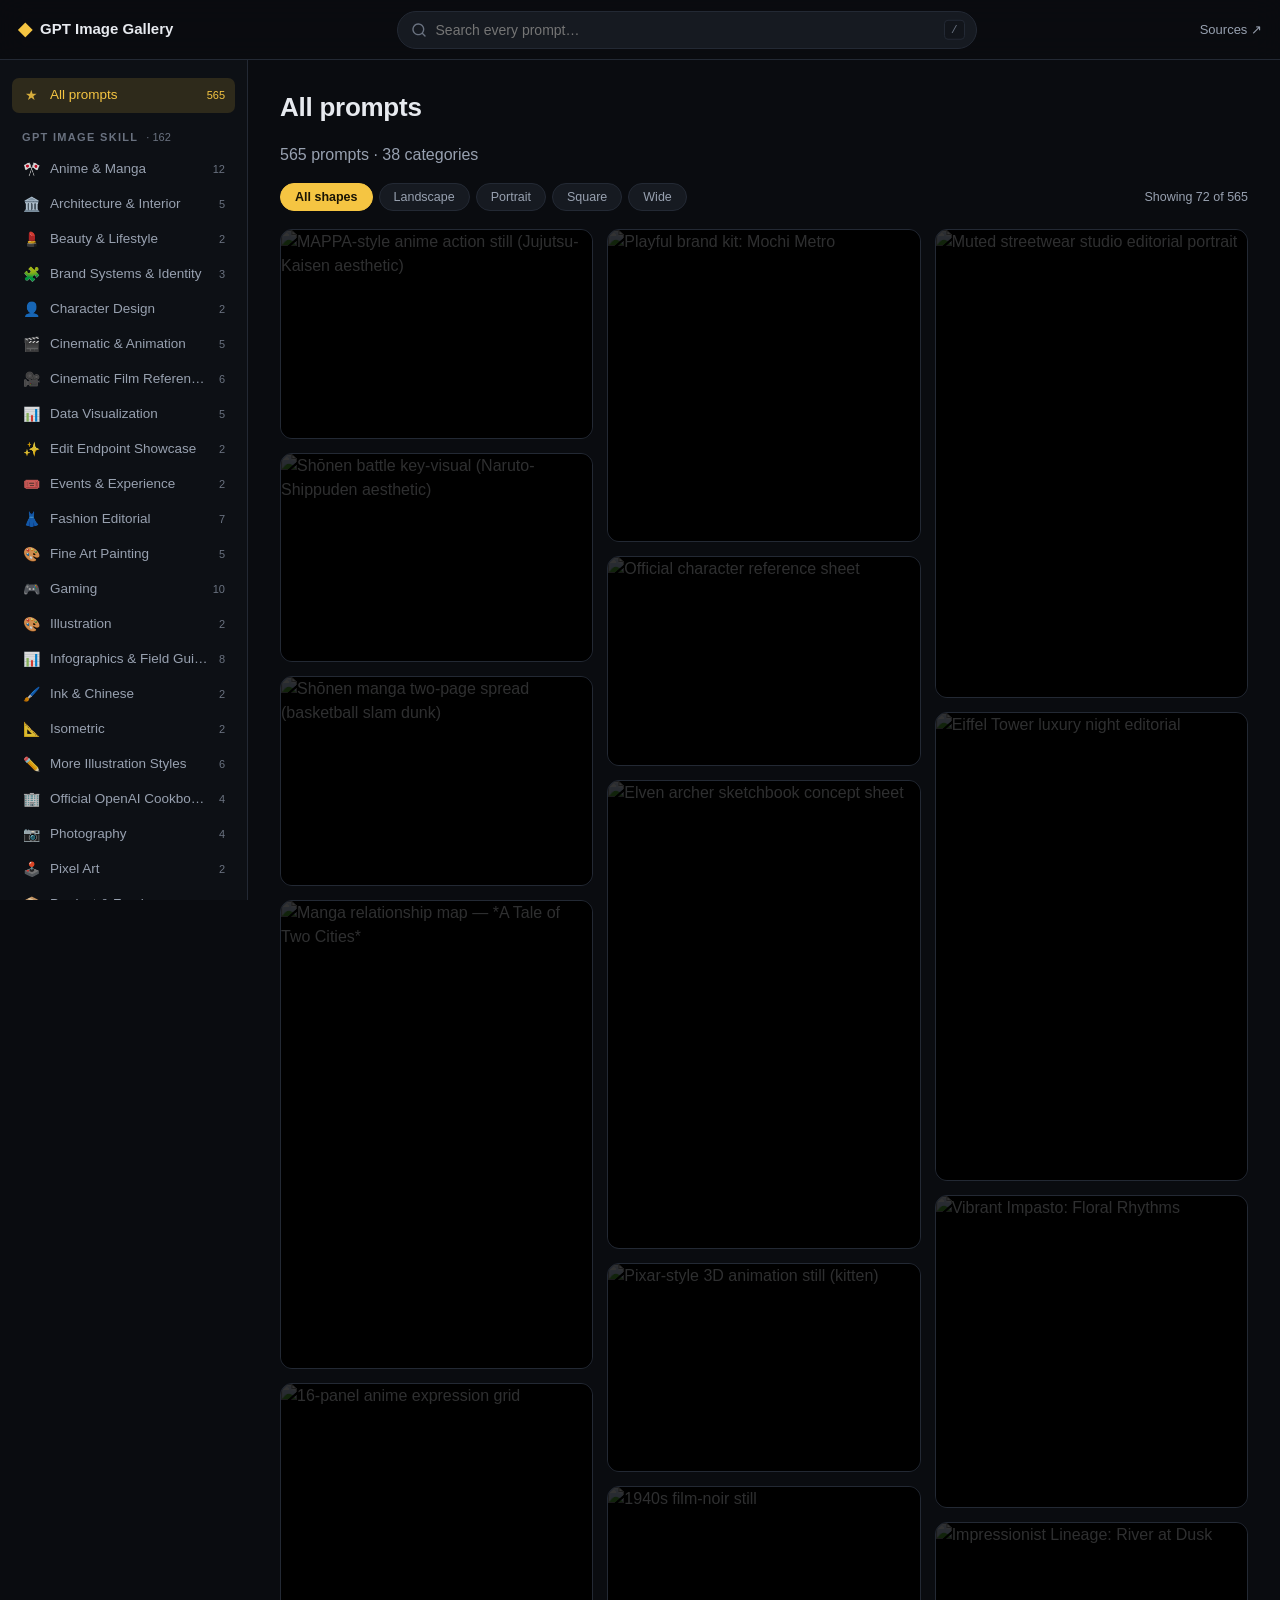
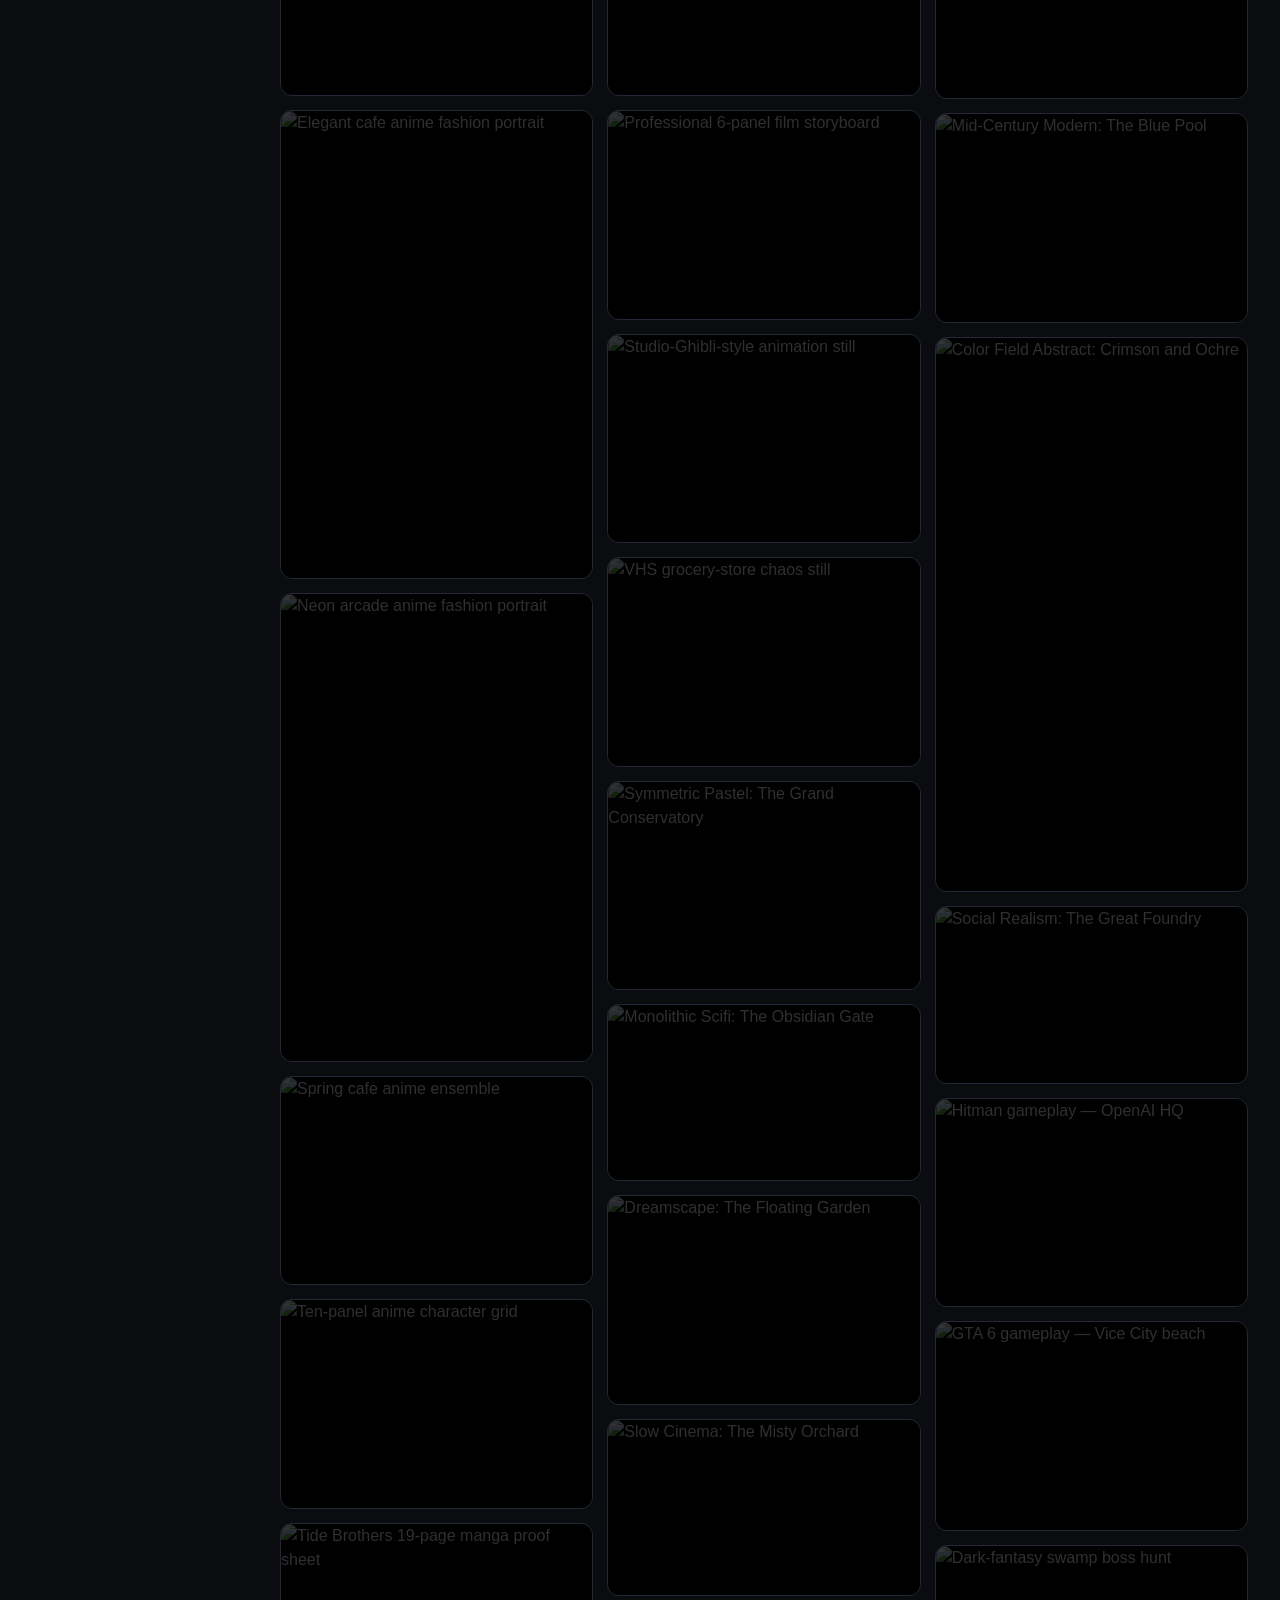
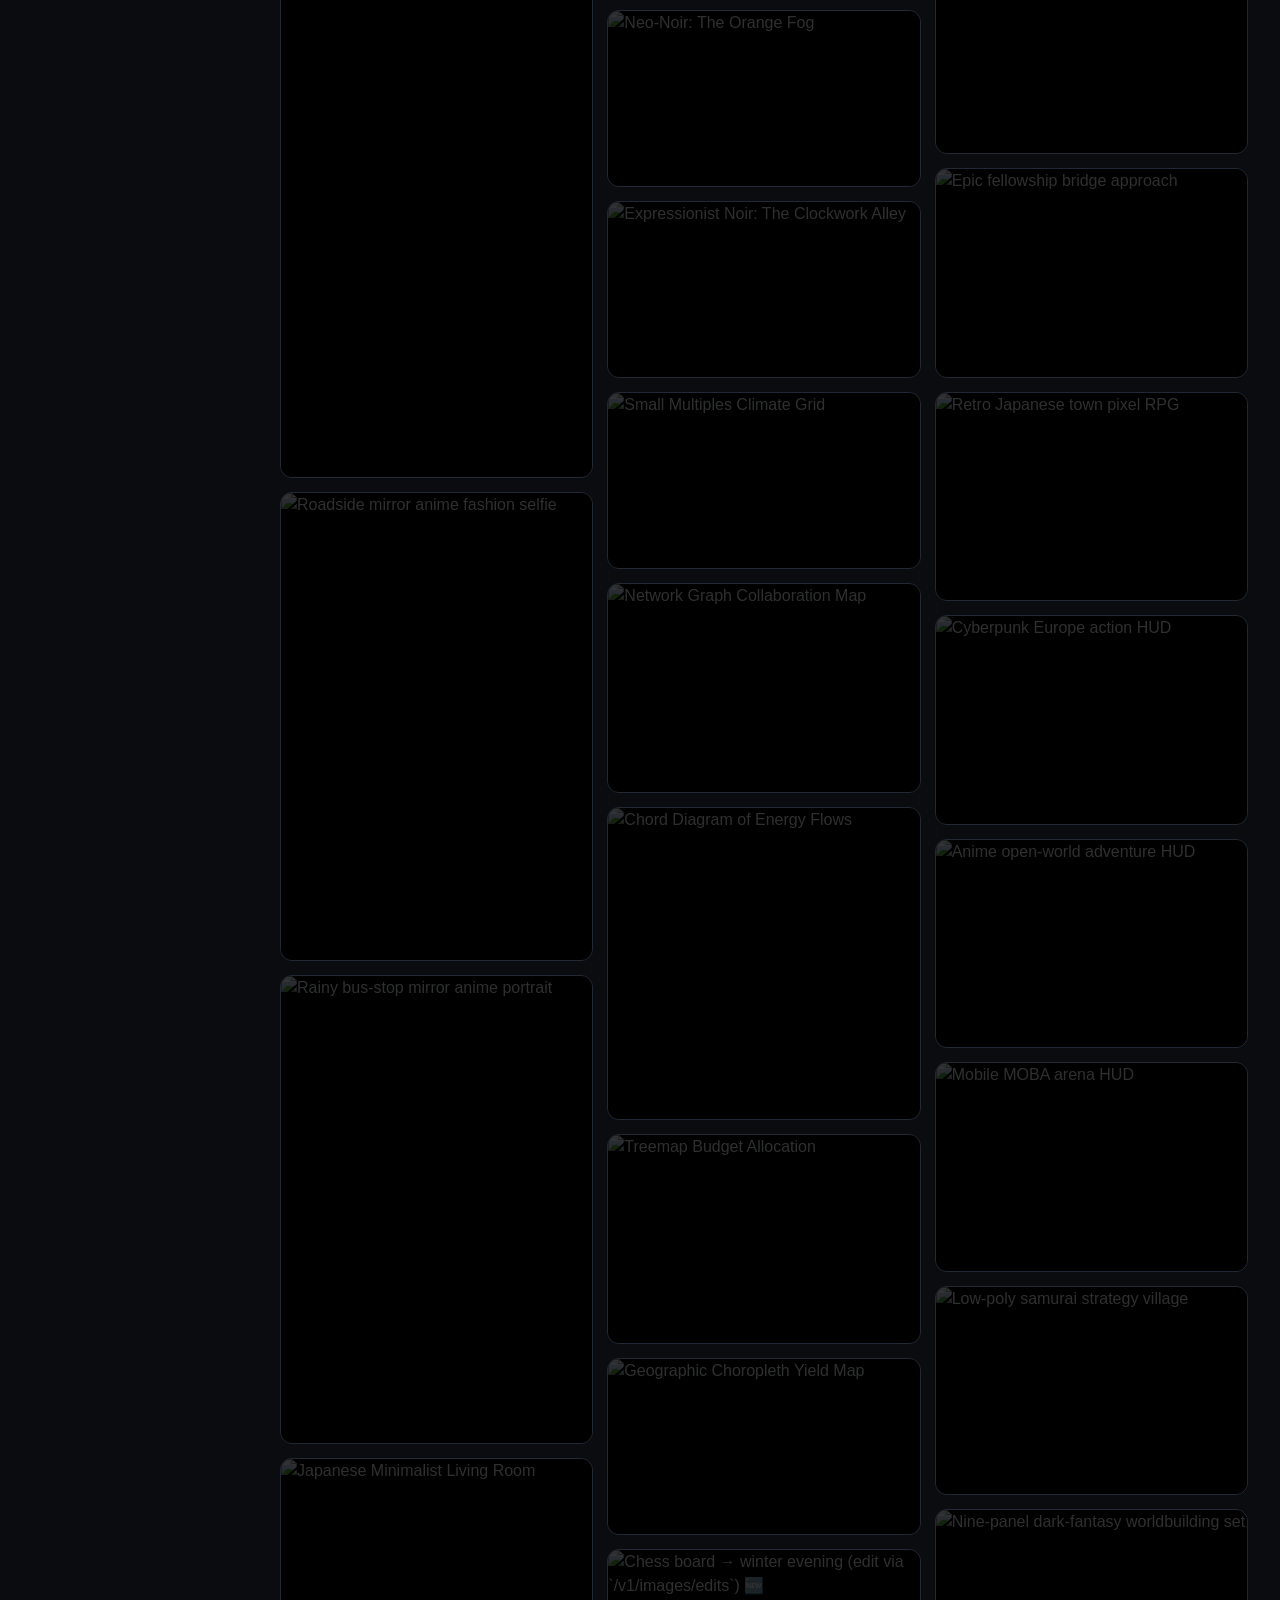
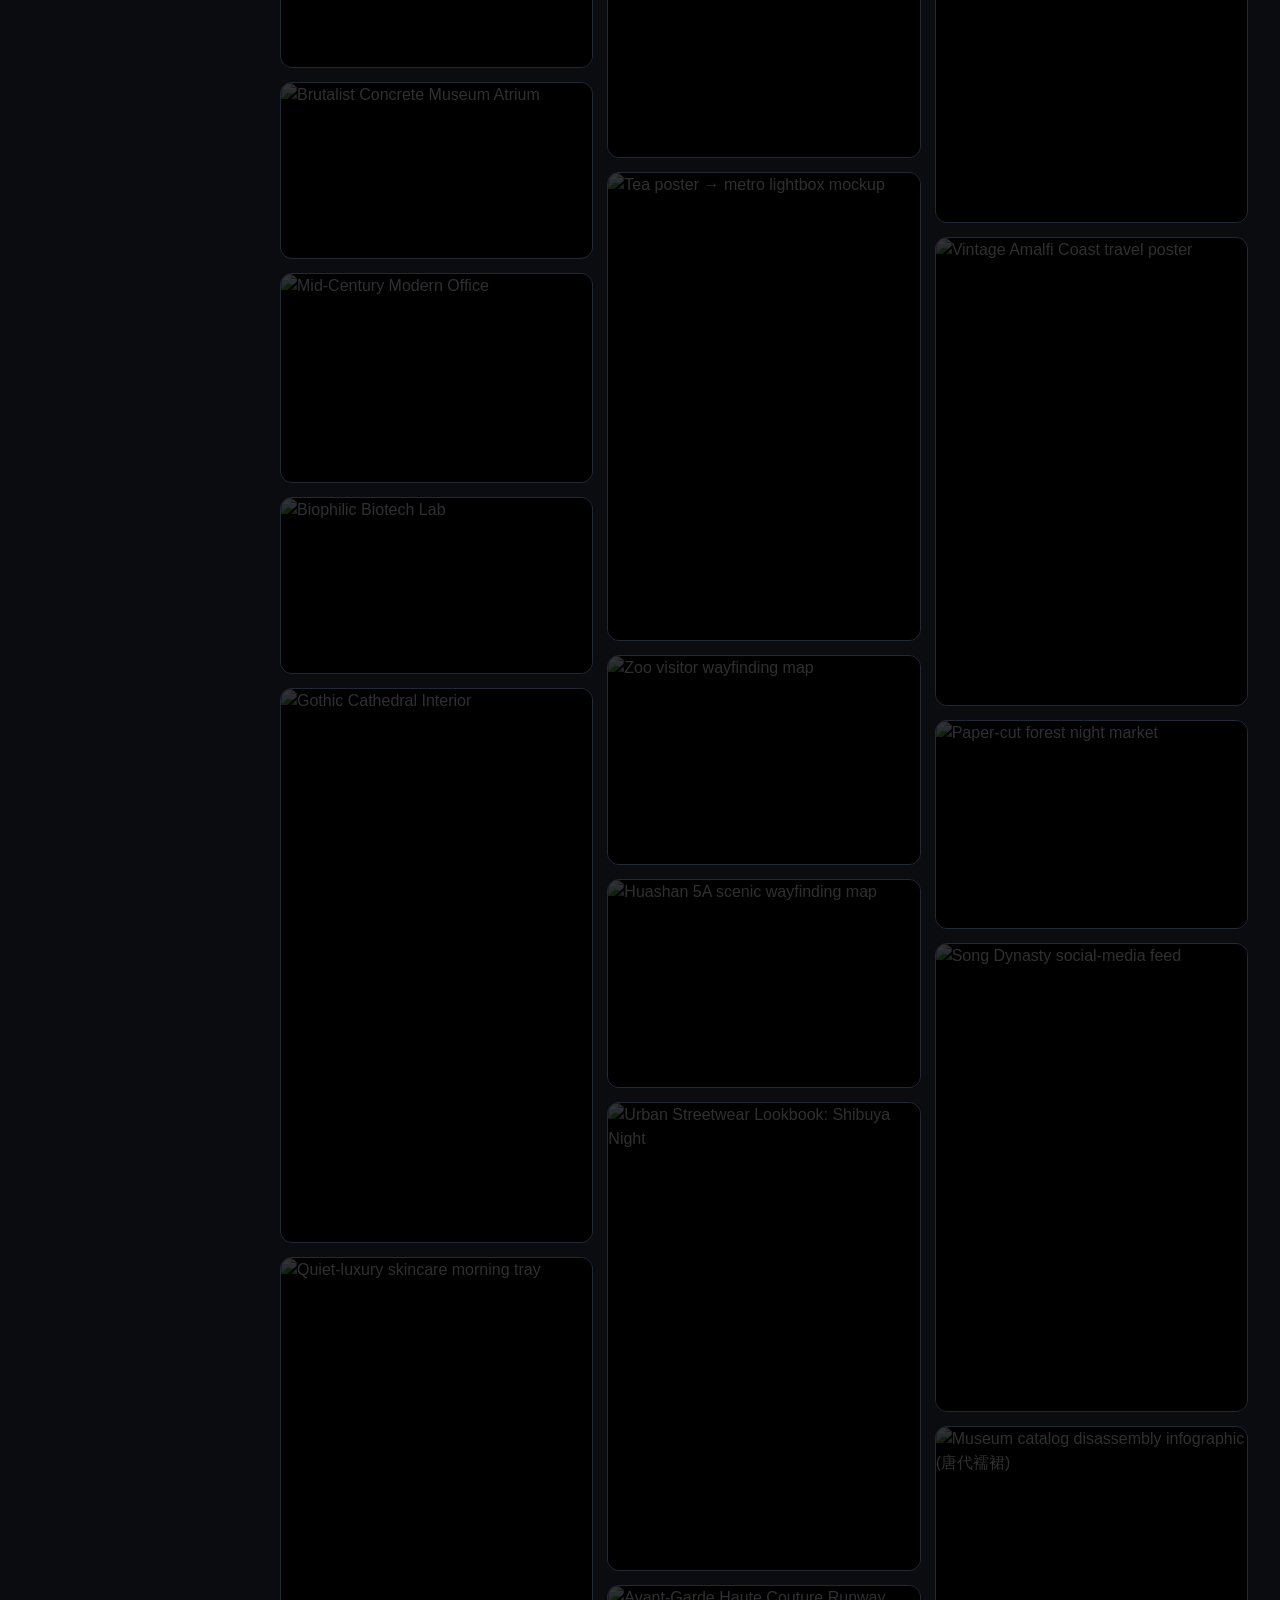
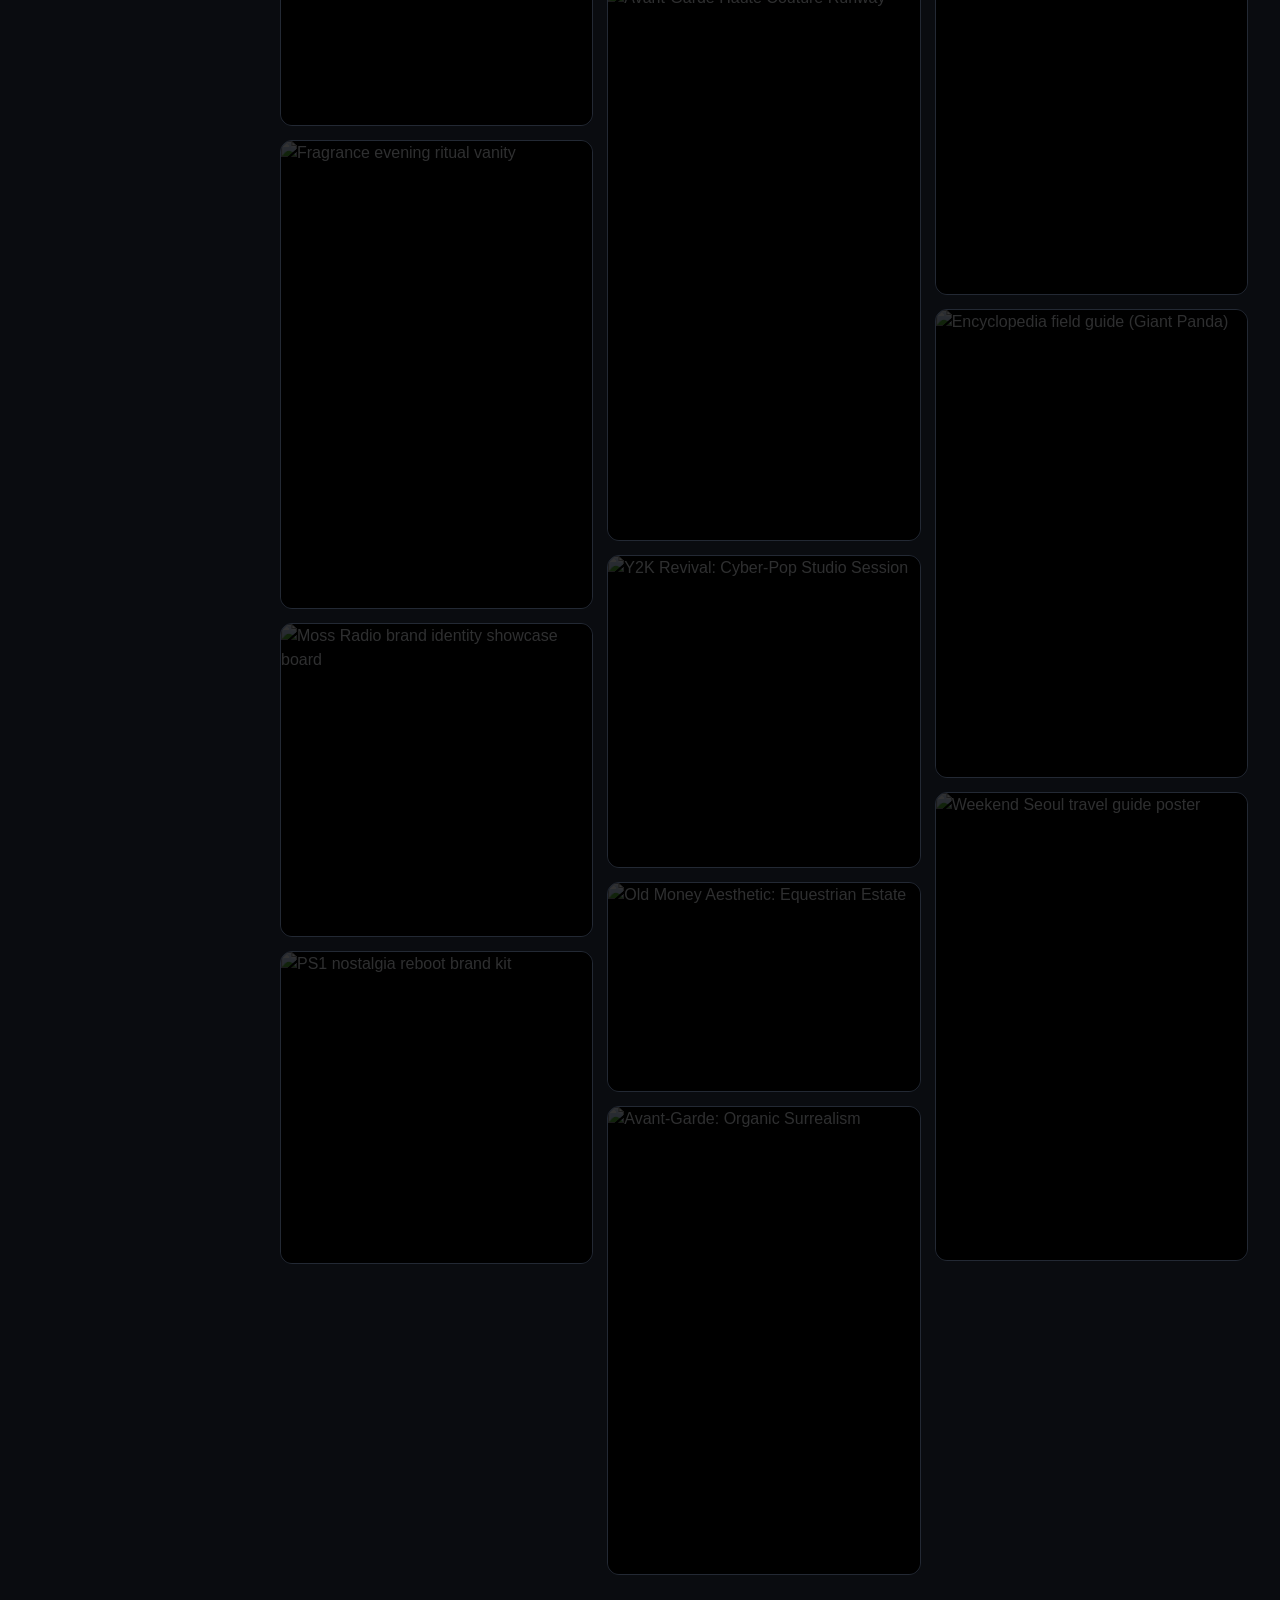
==== commit 341ace57: "Add EvoLink prompt collection — 403 more prompts, 7 more categories Extend build.py with a second pa" ====
--- a/index.html
+++ b/index.html
@@ -6,7 +6,7 @@
   <title>GPT Image Prompt Gallery</title>
   <meta name="description" content="A curated, browsable gallery of prompts and images for OpenAI's GPT Image model, organized by category.">
   <meta property="og:title" content="GPT Image Prompt Gallery">
-  <meta property="og:description" content="162 curated prompts across 31 categories — anime, photography, isometric, typography, brand systems and more.">
+  <meta property="og:description" content="500+ curated prompts across dozens of categories — anime, photography, posters, portraits, e-commerce, character design, and more.">
   <meta name="theme-color" content="#0b0d10">
   <link rel="stylesheet" href="assets/style.css">
 </head>
@@ -22,24 +22,23 @@
   </a>
   <div class="search-wrap">
     <svg class="search-icon" viewBox="0 0 24 24" width="16" height="16" fill="currentColor"><path d="M21.71 20.29L18 16.61A9 9 0 1 0 16.61 18l3.68 3.68a1 1 0 0 0 1.42 0 1 1 0 0 0 0-1.39ZM11 18a7 7 0 1 1 7-7 7 7 0 0 1-7 7Z"/></svg>
-    <input id="search" type="search" placeholder="Search 162 prompts…" autocomplete="off">
+    <input id="search" type="search" placeholder="Search every prompt…" autocomplete="off">
     <kbd class="kbd-hint">/</kbd>
   </div>
-  <a class="ext" href="https://github.com/wuyoscar/gpt_image_2_skill" target="_blank" rel="noopener">Source ↗</a>
+  <a class="ext" id="source-link" href="https://github.com/wuyoscar/gpt_image_2_skill" target="_blank" rel="noopener">Sources ↗</a>
 </header>
 
 <div class="layout">
   <aside id="sidebar" class="sidebar" aria-label="Categories">
     <div class="sidebar-inner">
-      <h2 class="sidebar-title">Browse</h2>
-      <ul id="category-list" class="cat-list">
+      <ul class="cat-list cat-list-top">
         <li><a href="#" class="cat-link active" data-slug="all">
           <span class="cat-icon">★</span><span class="cat-name">All prompts</span><span class="cat-count" id="count-all">…</span>
         </a></li>
       </ul>
-      <p class="sidebar-foot">
-        Content mirrored from
-        <a href="https://github.com/wuyoscar/gpt_image_2_skill" target="_blank" rel="noopener">wuyoscar/gpt_image_2_skill</a>.
+      <div id="category-groups"></div>
+      <p class="sidebar-foot" id="sidebar-foot">
+        Content mirrored from upstream repos.
       </p>
     </div>
   </aside>
@@ -94,7 +93,7 @@
         <div class="modal-footer">
           <a id="modal-permalink" href="#" class="muted small">Copy link</a>
           <a id="modal-source-link" href="#" target="_blank" rel="noopener" class="muted small" hidden>Source ↗</a>
-          <span id="modal-attribution" class="muted small"></span>
+          <a id="modal-collection-link" href="#" target="_blank" rel="noopener" class="muted small" hidden>From: <span id="modal-collection-label"></span> ↗</a>
         </div>
       </div>
     </div>
--- a/assets/style.css
+++ b/assets/style.css
@@ -143,19 +143,35 @@
   flex-direction: column;
   min-height: 100%;
 }
-.sidebar-title {
-  margin: 6px 10px 12px;
+.group-title {
+  margin: 16px 10px 6px;
   font-size: 11px;
   letter-spacing: 0.12em;
   color: var(--text-faint);
   text-transform: uppercase;
-}
+  display: flex;
+  align-items: center;
+  gap: 8px;
+}
+.group-title .group-count {
+  color: var(--text-faint);
+  font-weight: normal;
+  letter-spacing: 0;
+  text-transform: none;
+  font-size: 11px;
+}
+.group-title a {
+  color: var(--text-faint);
+  text-decoration: none;
+}
+.group-title a:hover { color: var(--text-dim); }
 .cat-list {
   list-style: none;
   padding: 0;
-  margin: 0;
-  flex: 1;
-}
+  margin: 0 0 4px;
+}
+.cat-list-top { margin-bottom: 0; flex: 0; }
+#category-groups { flex: 1; }
 .cat-link {
   display: flex;
   align-items: center;
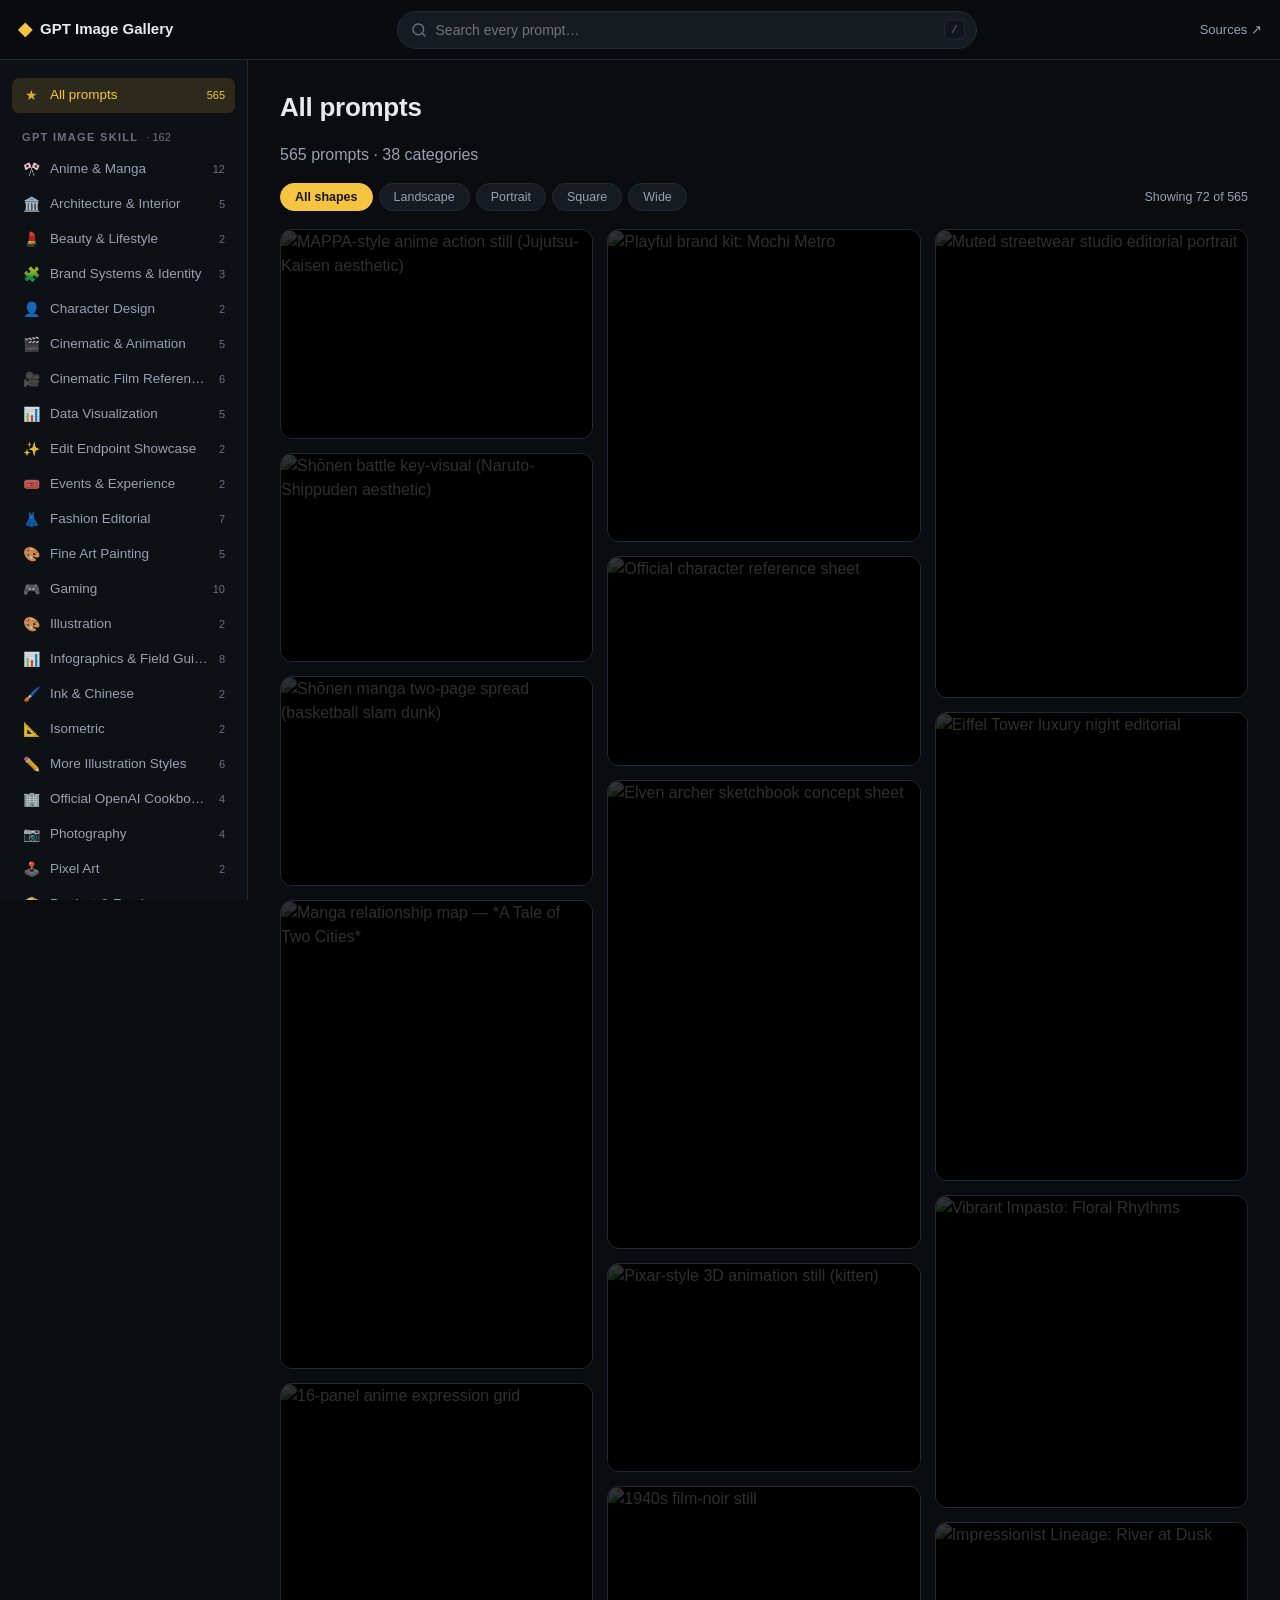
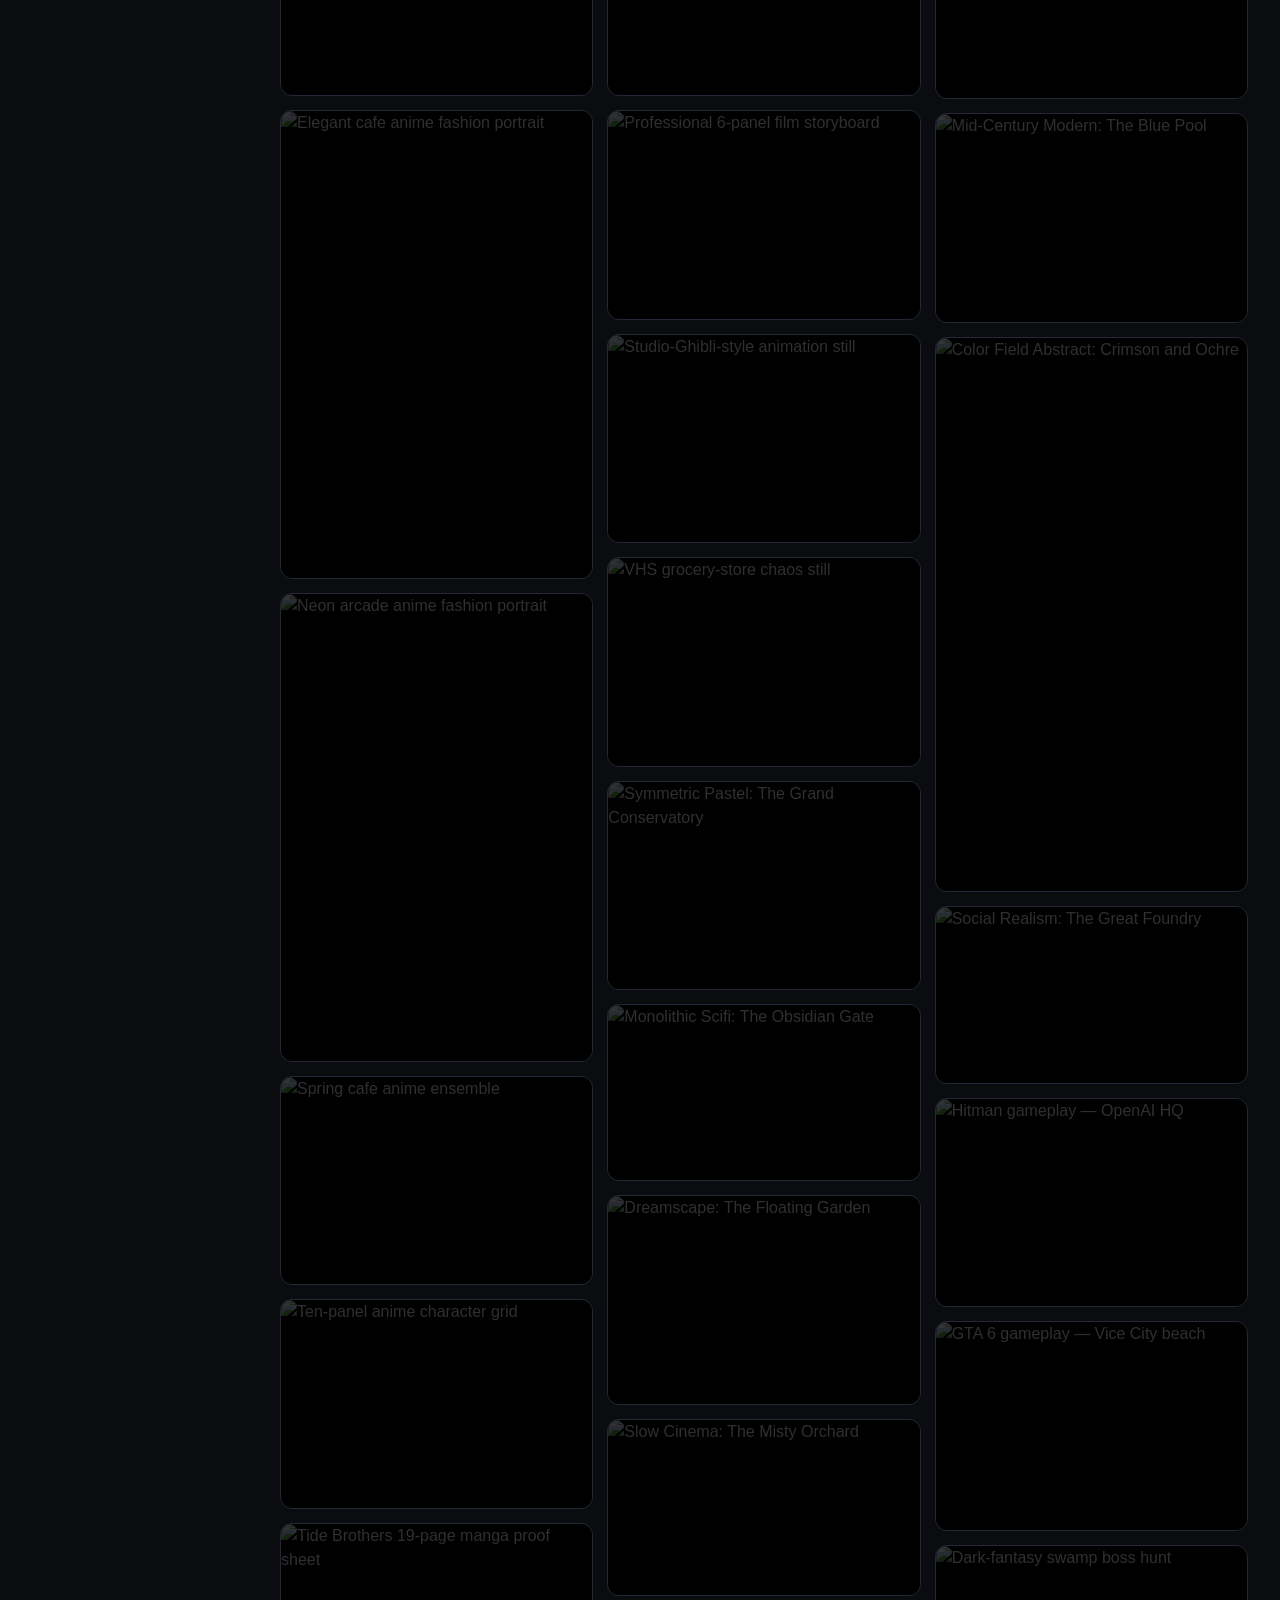
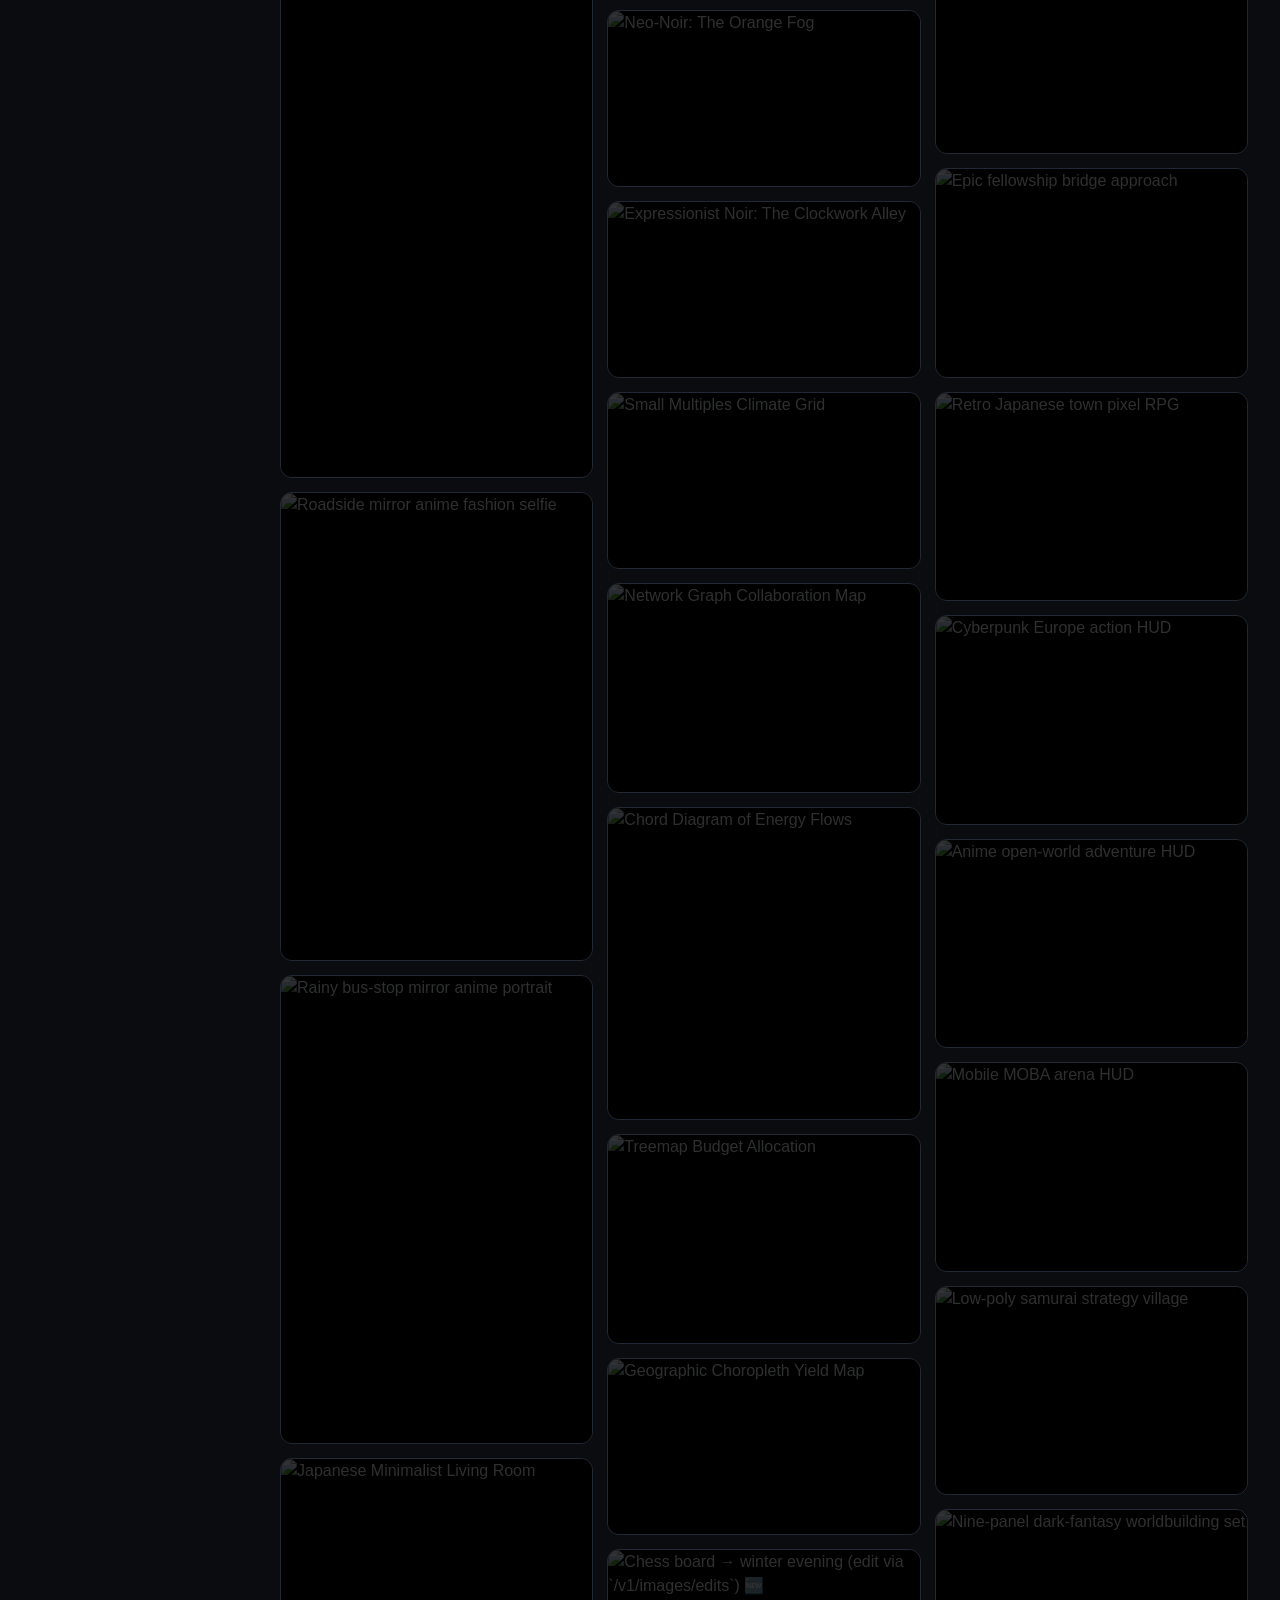
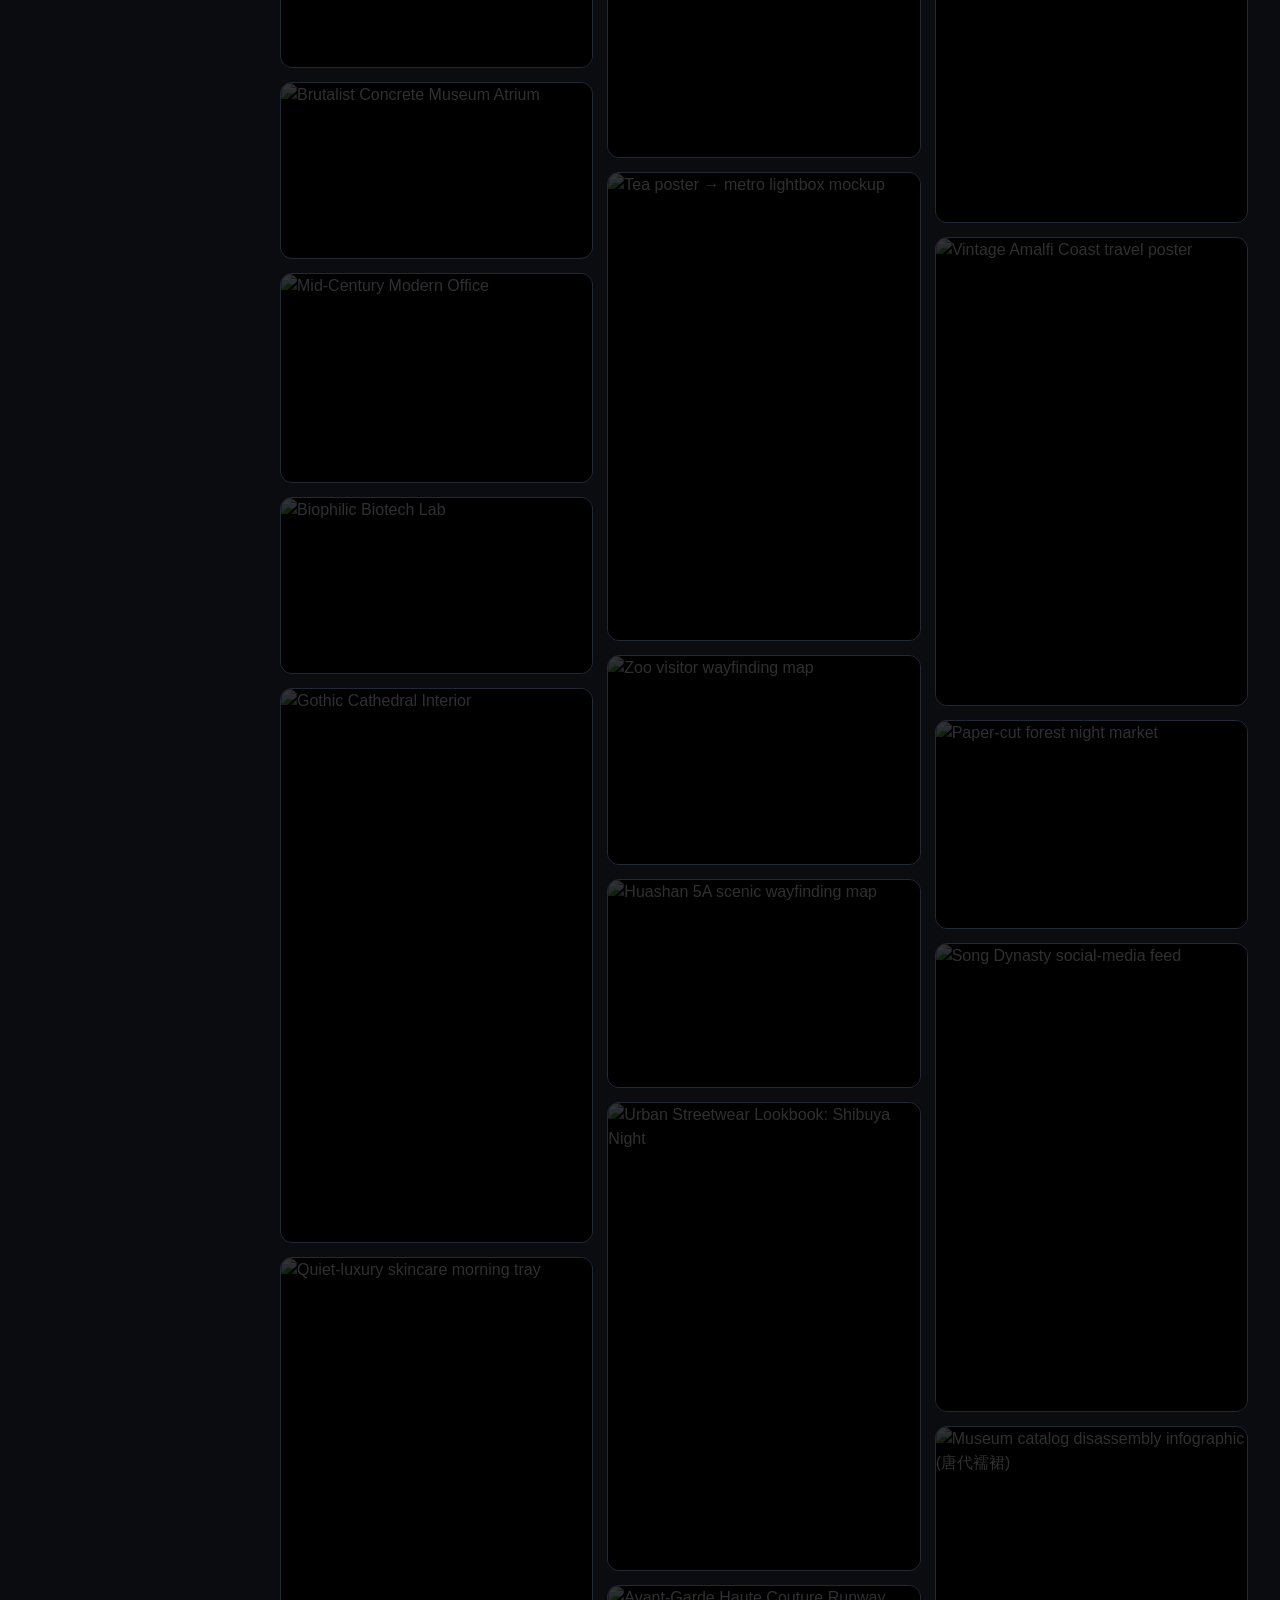
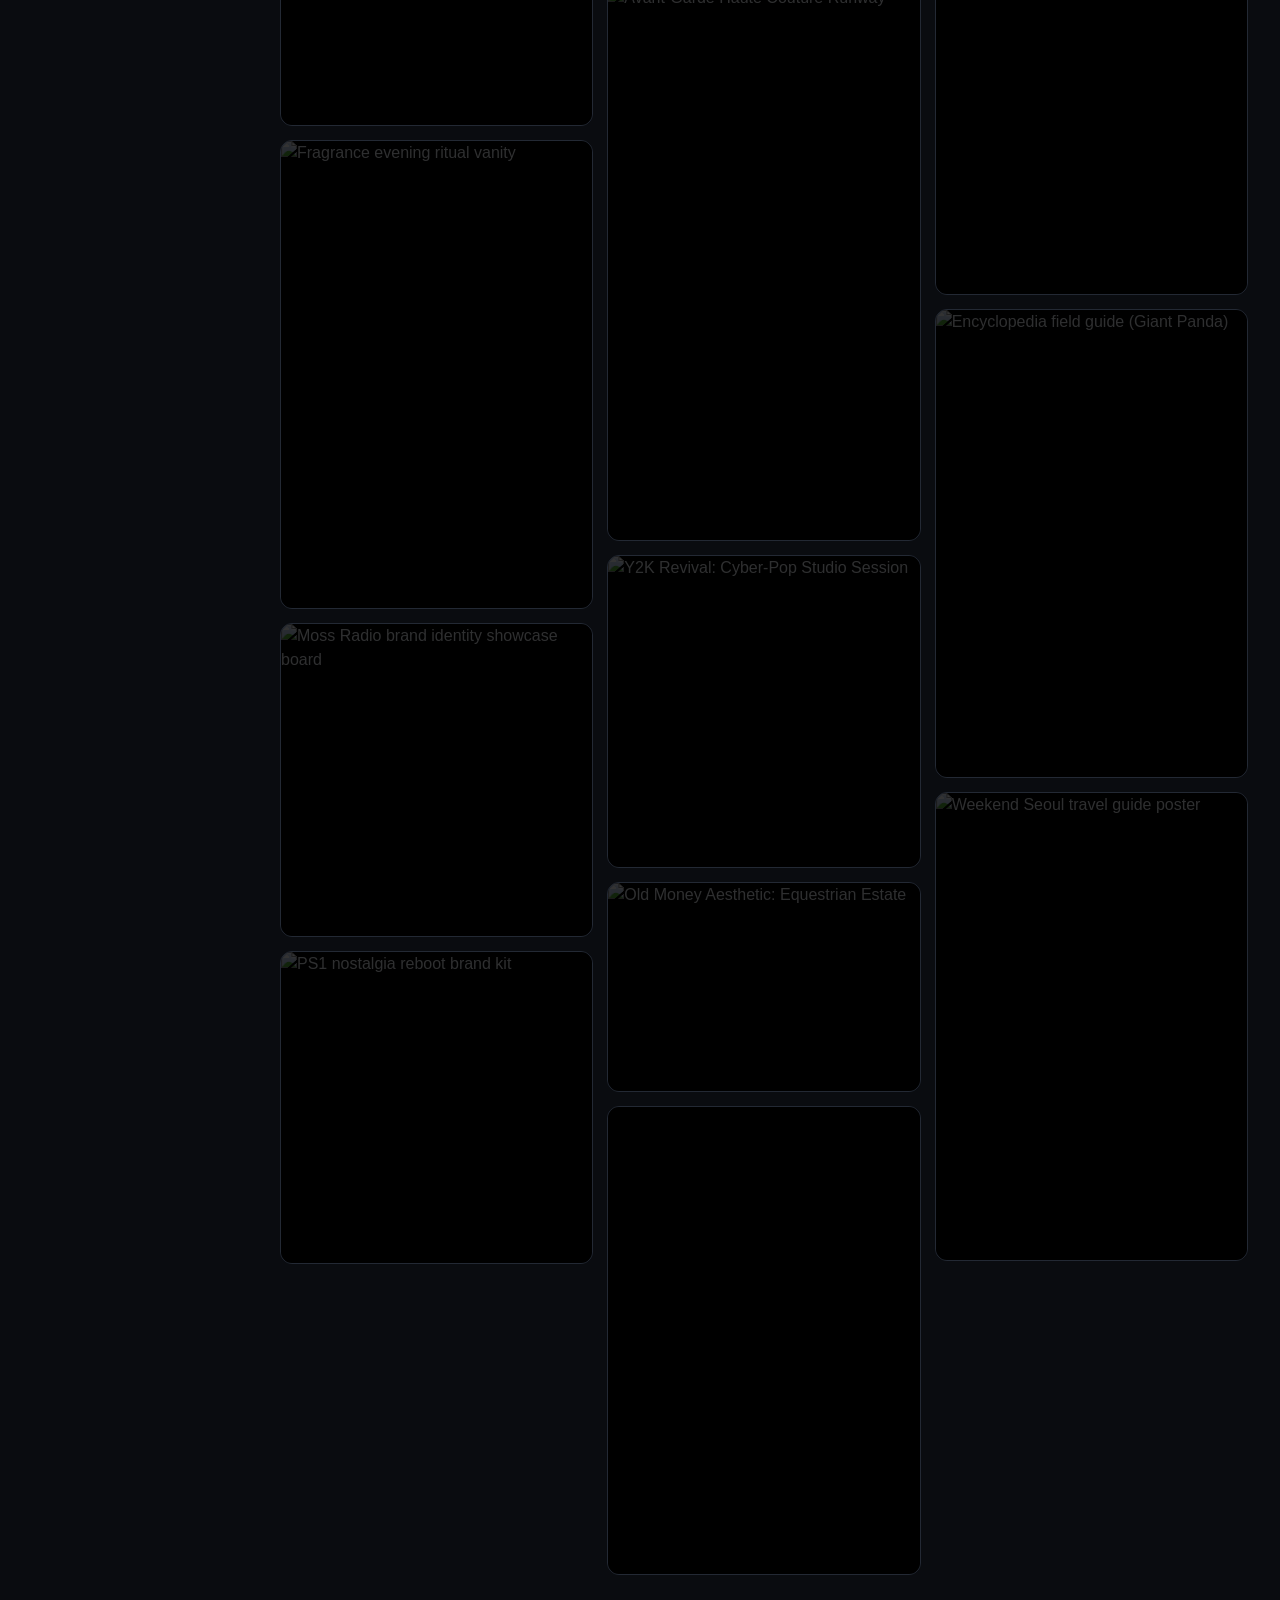
==== commit f85183c8: "Add discovery card linking to youmind.com prompt gallery youmind.com's prompts are fetched from /inn" ====
--- a/index.html
+++ b/index.html
@@ -37,6 +37,13 @@
         </a></li>
       </ul>
       <div id="category-groups"></div>
+
+      <a class="external-promo" href="https://youmind.com/gpt-image-2-prompts" target="_blank" rel="noopener">
+        <span class="external-promo-label">Discover more</span>
+        <span class="external-promo-title">6,000+ prompts on youmind.com</span>
+        <span class="external-promo-arrow">↗</span>
+      </a>
+
       <p class="sidebar-foot" id="sidebar-foot">
         Content mirrored from upstream repos.
       </p>
--- a/assets/style.css
+++ b/assets/style.css
@@ -221,6 +221,45 @@
   color: var(--text-faint);
 }
 .sidebar-foot a { color: var(--text-dim); }
+
+.external-promo {
+  display: block;
+  margin: 18px 8px 4px;
+  padding: 12px 14px;
+  background: linear-gradient(135deg, rgba(245, 197, 66, 0.10), rgba(124, 196, 255, 0.08));
+  border: 1px solid var(--border-strong);
+  border-radius: 10px;
+  color: var(--text);
+  text-decoration: none;
+  position: relative;
+  transition: border-color 0.18s, transform 0.12s;
+}
+.external-promo:hover {
+  border-color: var(--accent);
+  text-decoration: none;
+  transform: translateY(-1px);
+}
+.external-promo-label {
+  display: block;
+  font-size: 10px;
+  letter-spacing: 0.14em;
+  text-transform: uppercase;
+  color: var(--accent);
+  margin-bottom: 4px;
+}
+.external-promo-title {
+  display: block;
+  font-size: 13px;
+  font-weight: 600;
+  letter-spacing: -0.01em;
+}
+.external-promo-arrow {
+  position: absolute;
+  top: 12px;
+  right: 14px;
+  color: var(--text-dim);
+  font-size: 12px;
+}
 
 .sidebar-backdrop {
   position: fixed;
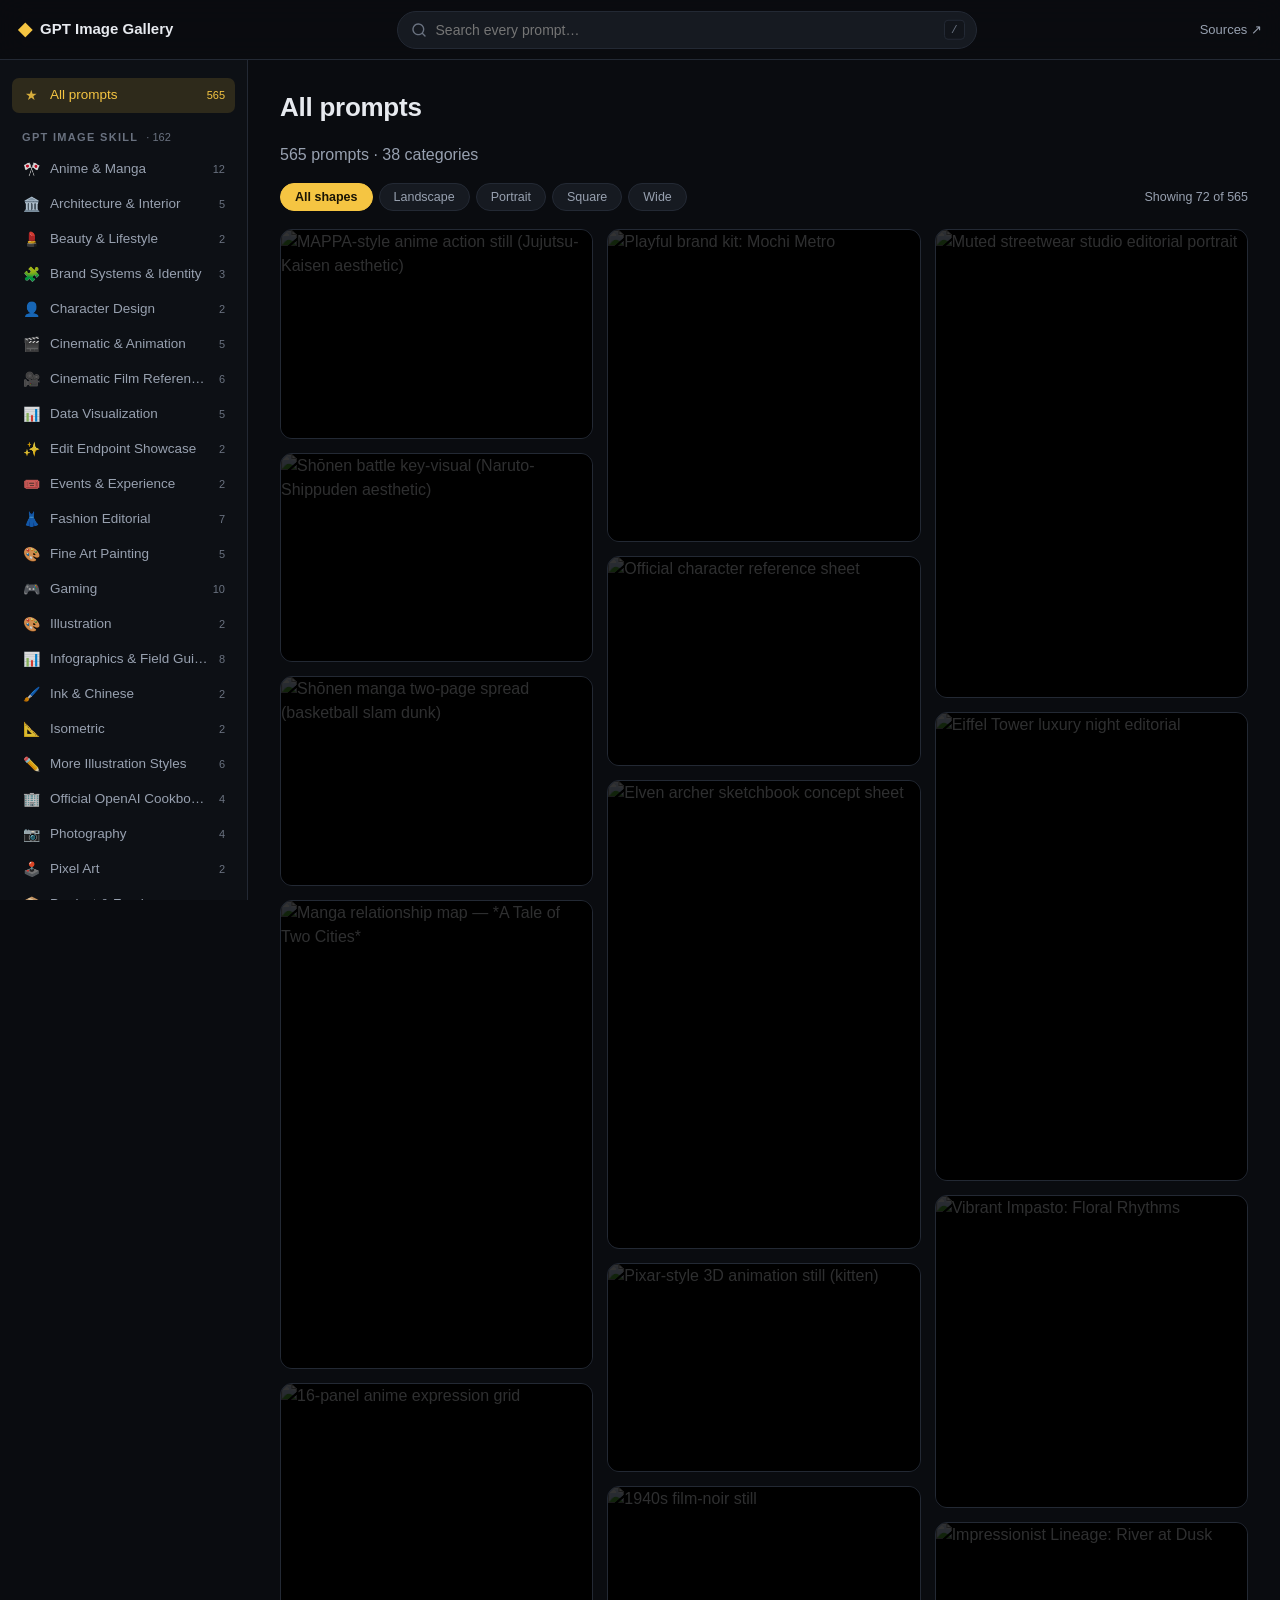
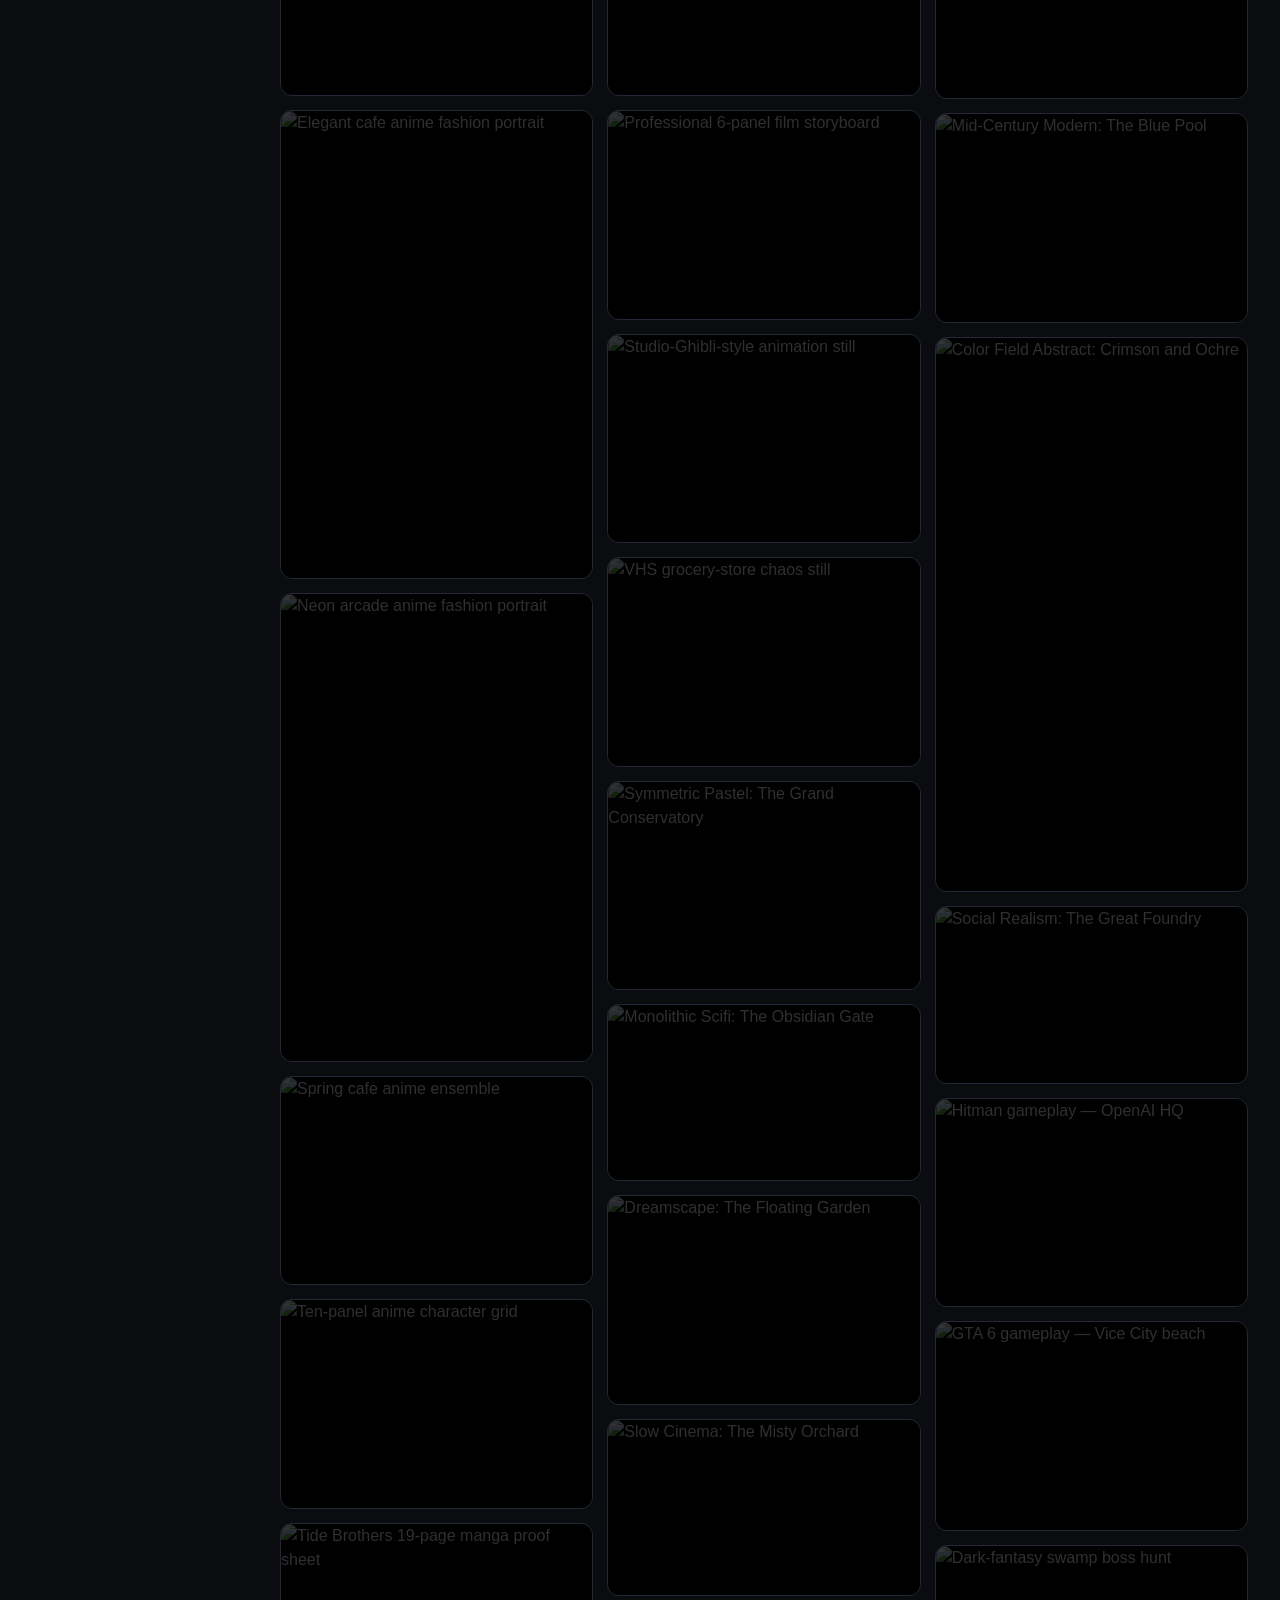
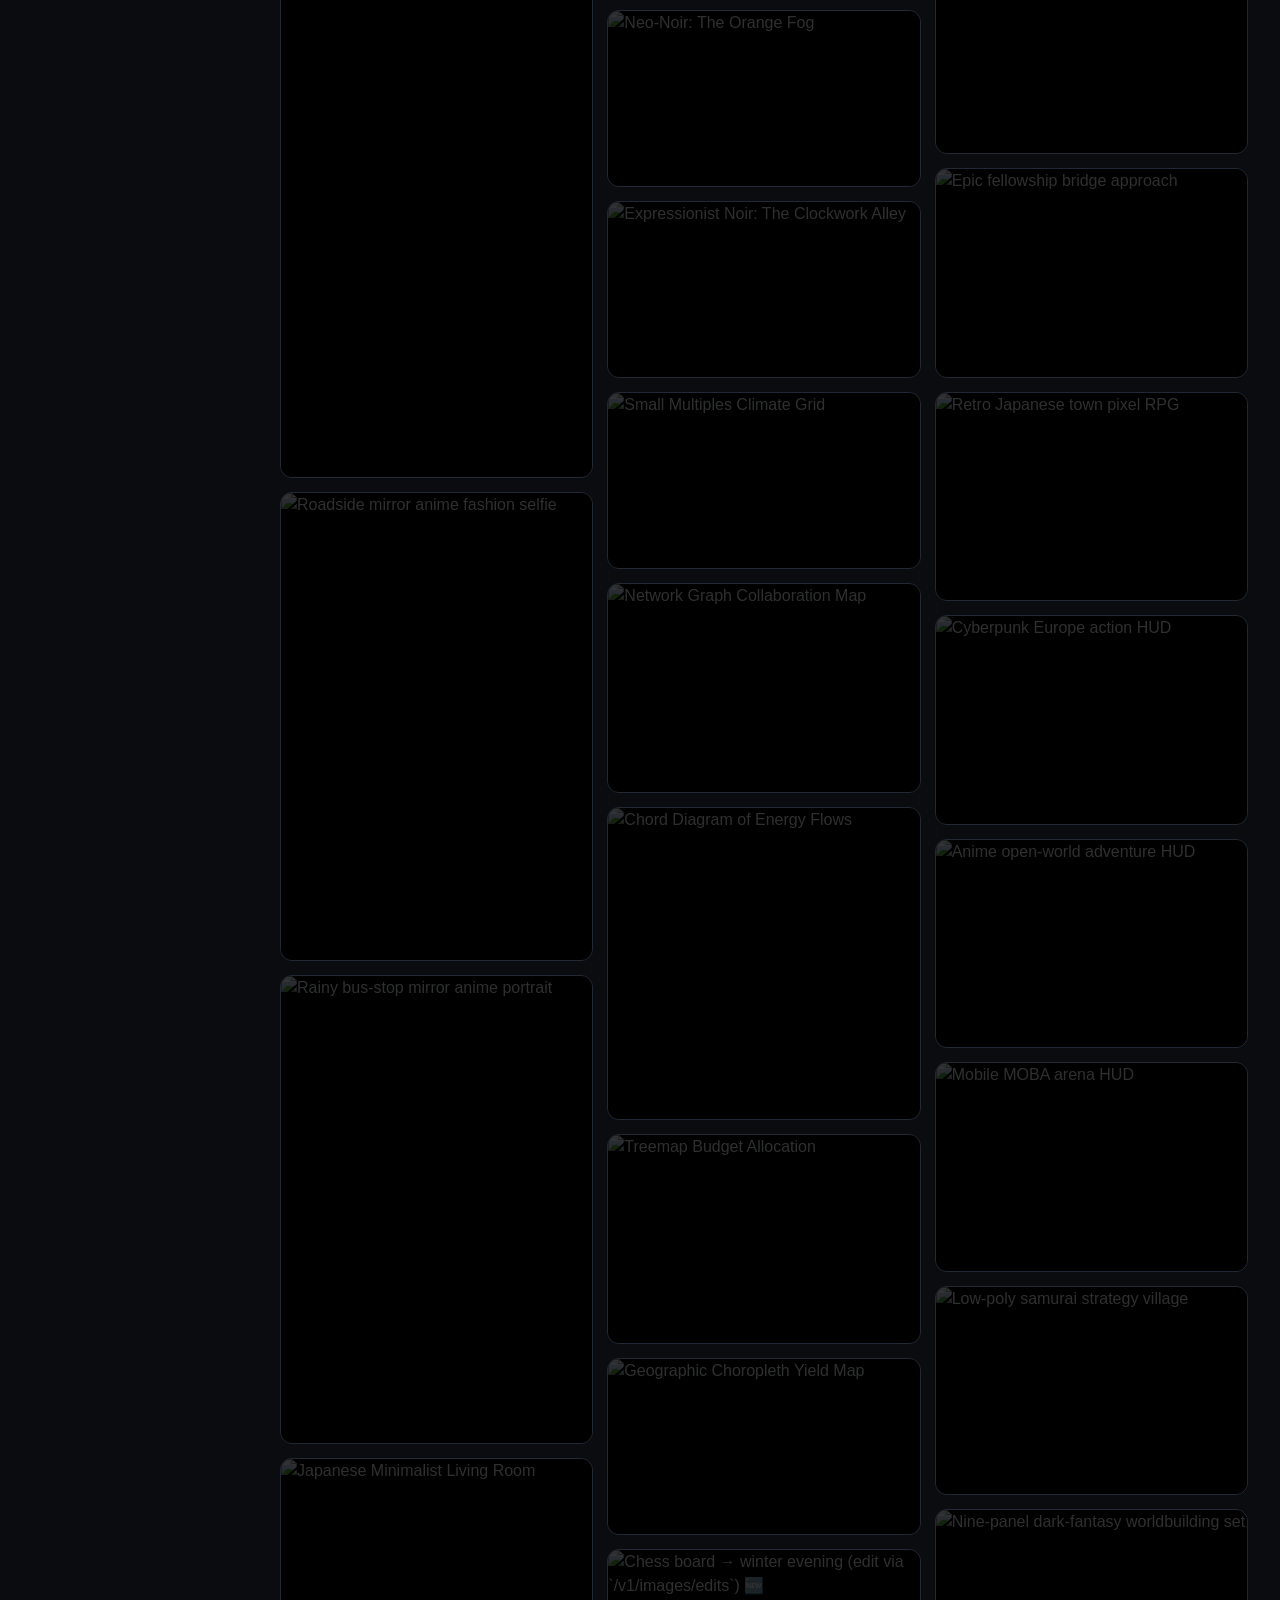
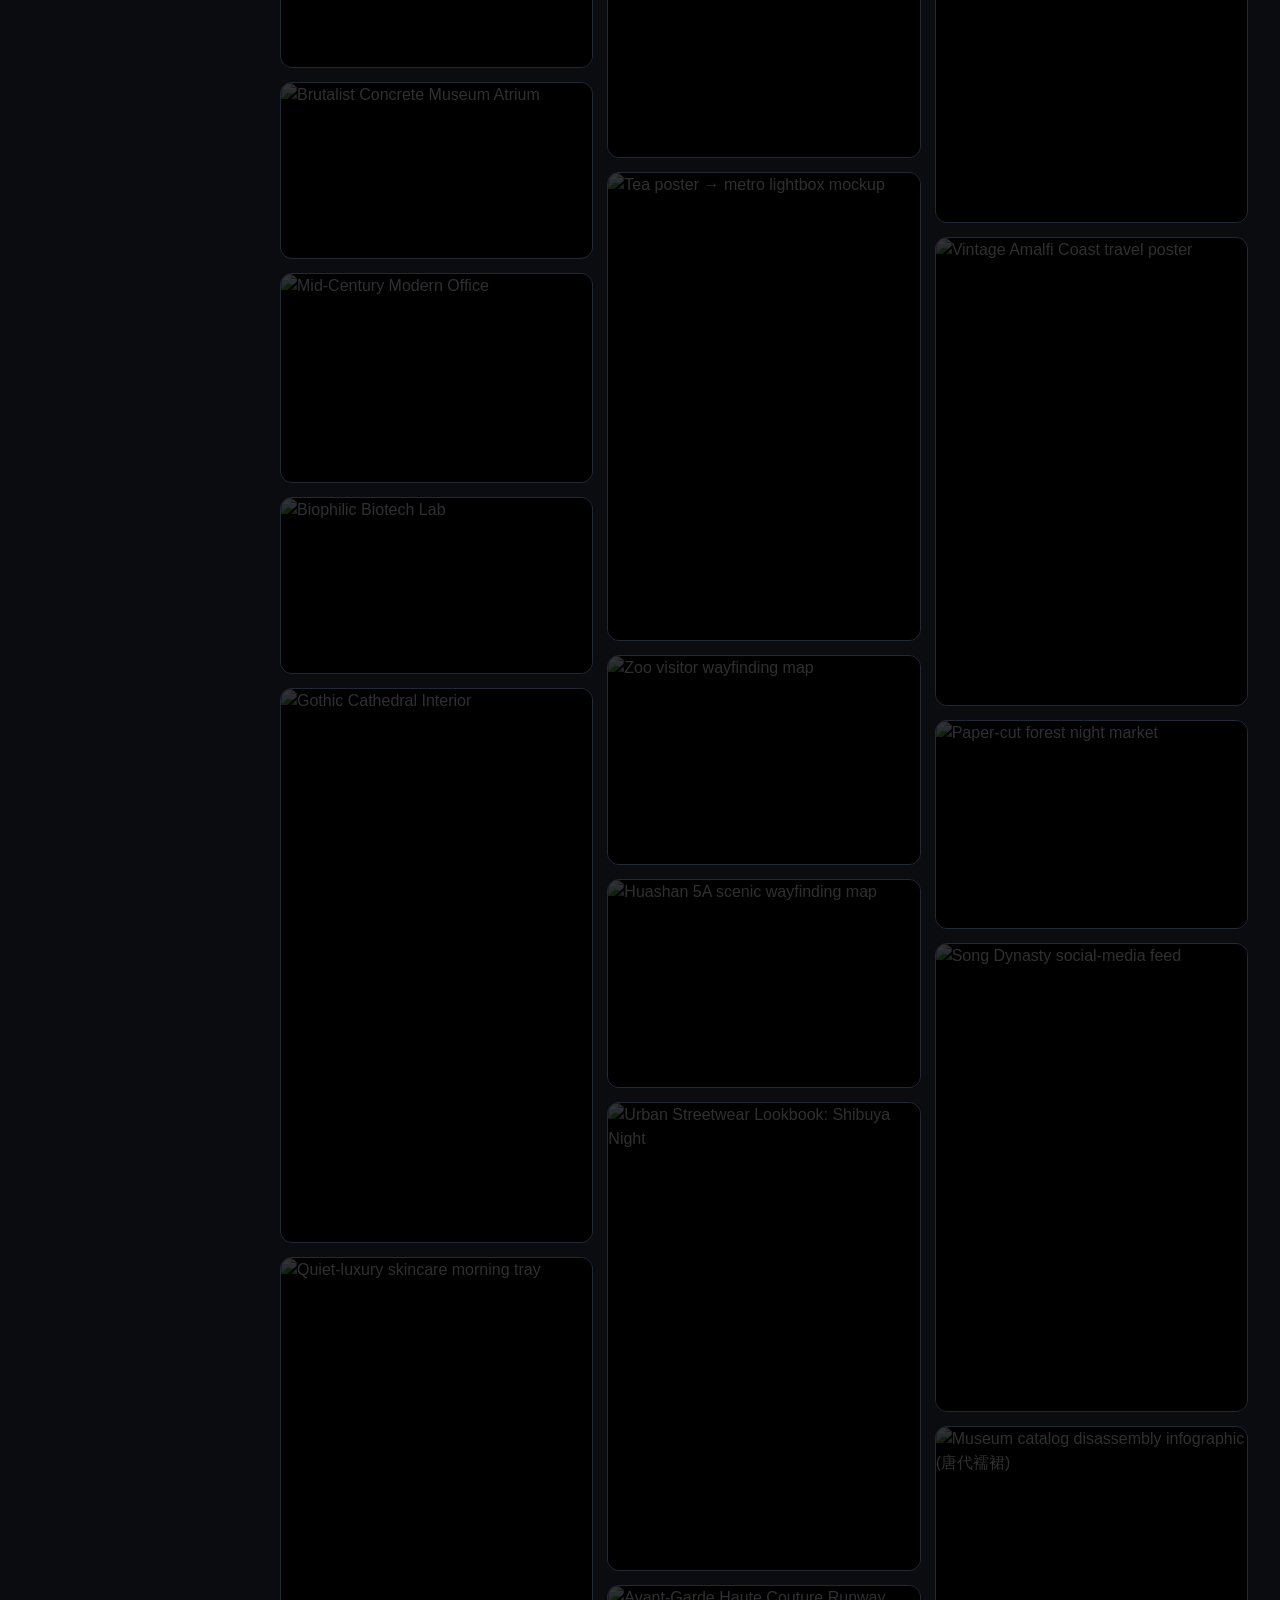
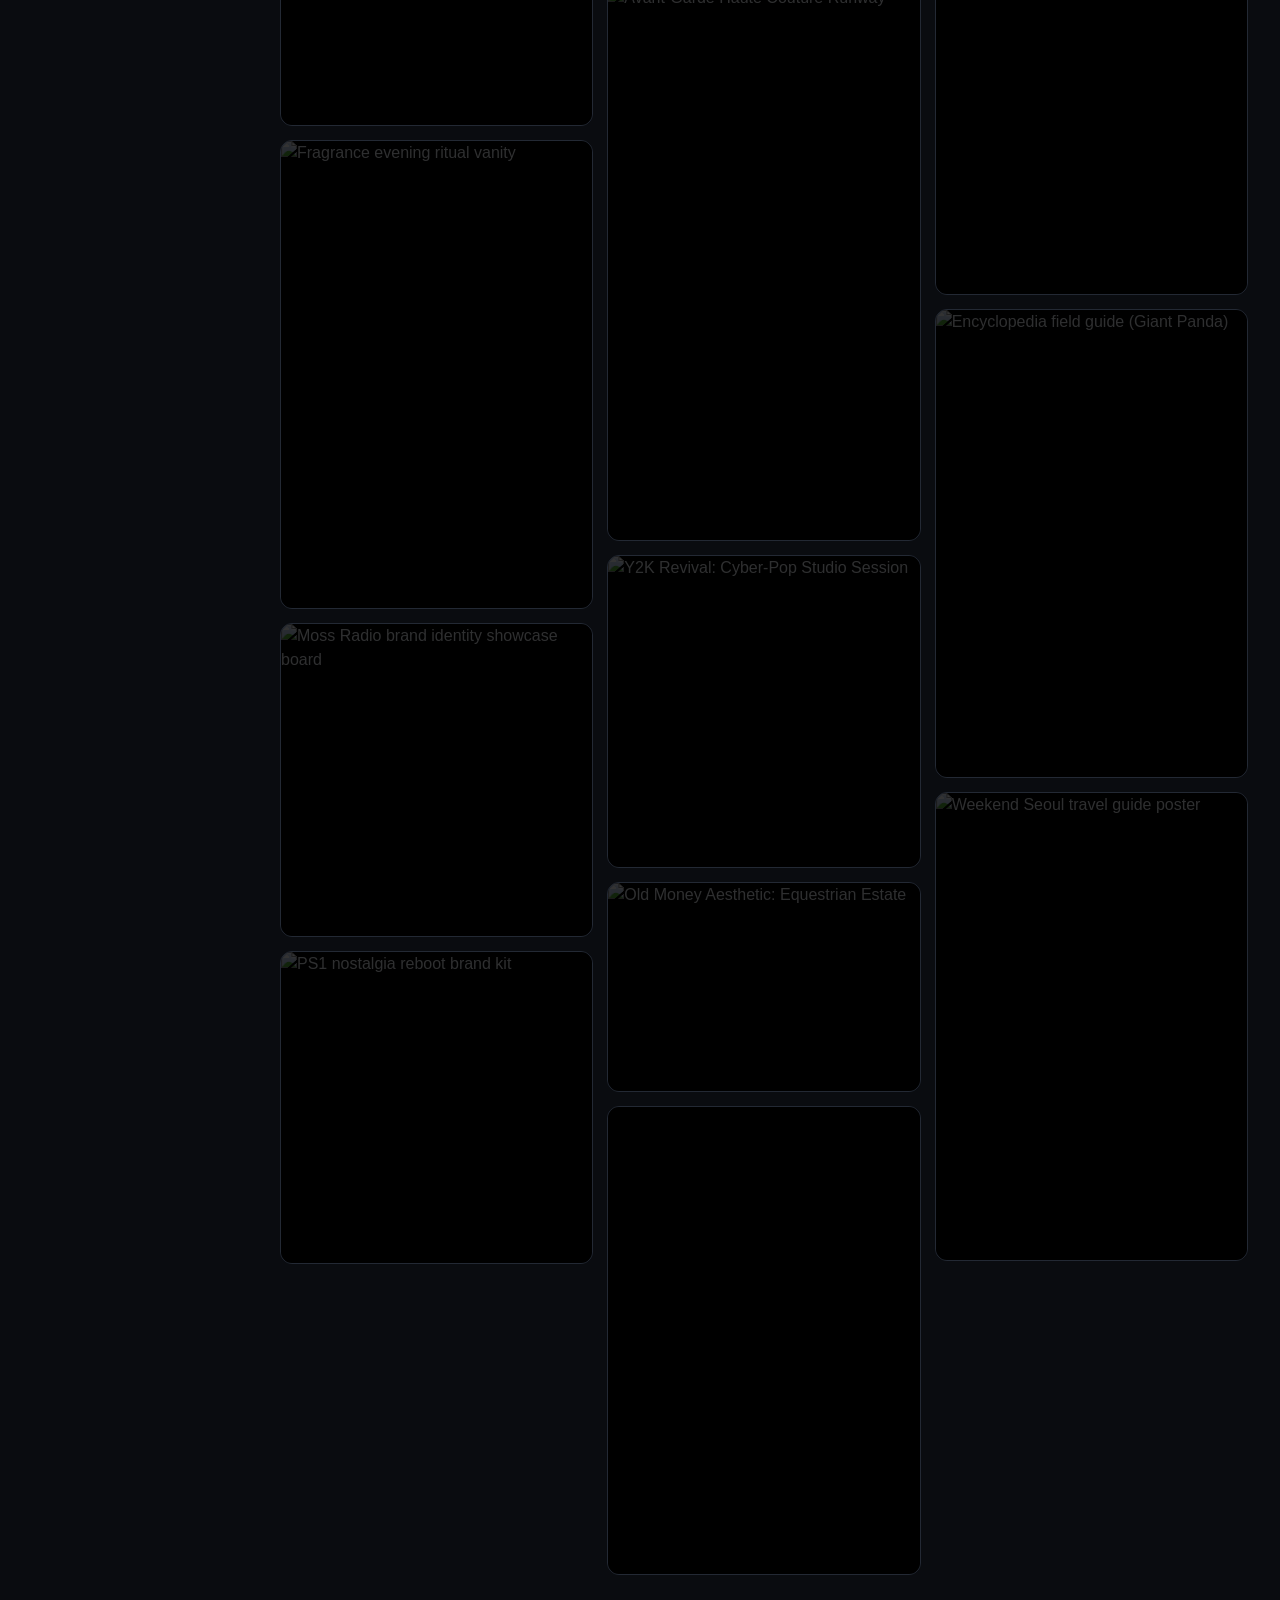
==== commit a5f9bd95: "Add Youmind collection — 674 more prompts via JSON-LD extraction Add scrape_youmind.py that walks th" ====
--- a/index.html
+++ b/index.html
@@ -37,15 +37,8 @@
         </a></li>
       </ul>
       <div id="category-groups"></div>
-
-      <a class="external-promo" href="https://youmind.com/gpt-image-2-prompts" target="_blank" rel="noopener">
-        <span class="external-promo-label">Discover more</span>
-        <span class="external-promo-title">6,000+ prompts on youmind.com</span>
-        <span class="external-promo-arrow">↗</span>
-      </a>
-
       <p class="sidebar-foot" id="sidebar-foot">
-        Content mirrored from upstream repos.
+        Content mirrored from upstream sources.
       </p>
     </div>
   </aside>
